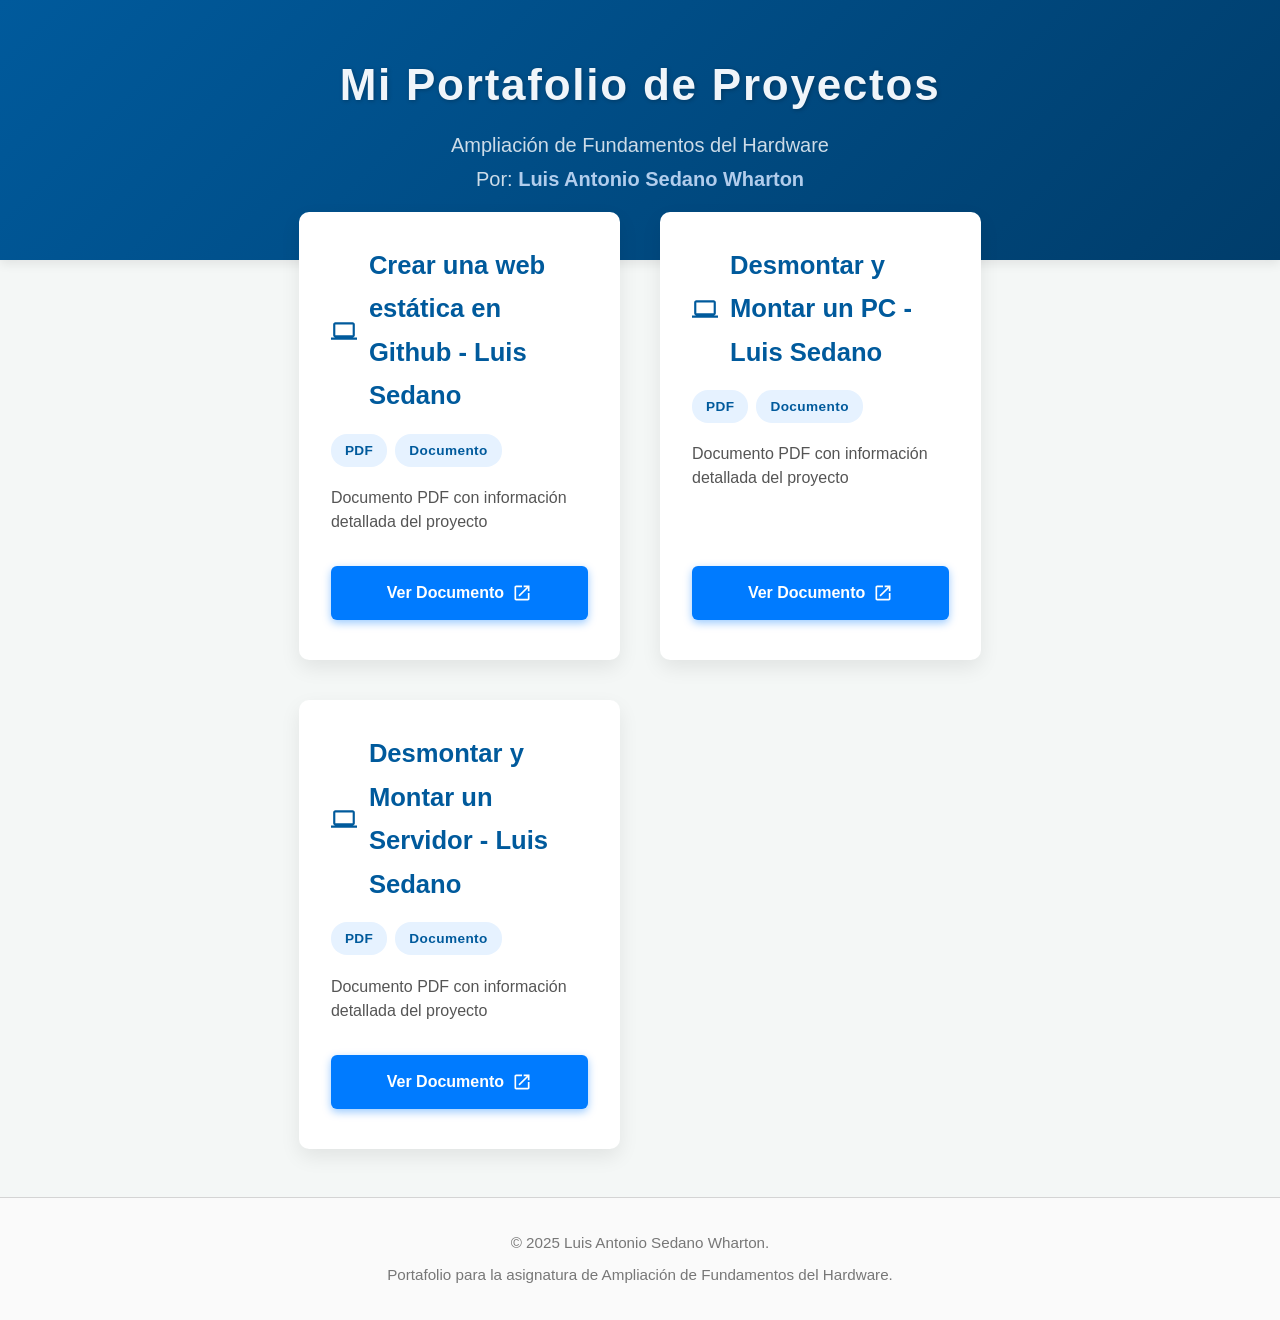
==== trabajos/index.html @ 994be489 "Merge f908fee90355efaf533bb41e9c3f83834f8b237d into ce7078d4d086b41510d0493f40cb493226eed700" ====
<!DOCTYPE html>
<html lang="es">
<head>
<meta charset="UTF-8" />
<meta name="viewport" content="width=device-width, initial-scale=1" />
<title>Portafolio - Ampliación de Fundamentos del Hardware</title>

<style>
  /* Variables de color */
  :root {
    --color-primario: #005a9c;
    --color-secundario: #007bff;
    --color-fondo: #f4f7f6;
    --color-tarjeta: #ffffff;
    --color-texto: #333333;
    --color-texto-claro: #555555;
    --sombra: rgba(0, 0, 0, 0.08);
    --borde-radio: 10px;
    --trans-duracion: 0.3s;
    --font-primary: -apple-system, BlinkMacSystemFont, "Segoe UI", Roboto, Helvetica, Arial, sans-serif;
  }

  /* Reset */
  *, *::before, *::after {
    box-sizing: border-box;
  }
  body, h1, h2, p, a {
    margin: 0;
    padding: 0;
  }

  html {
    scroll-behavior: smooth;
  }

  body {
    font-family: var(--font-primary);
    line-height: 1.7;
    background-color: var(--color-fondo);
    color: var(--color-texto);
    min-height: 100vh;
    display: flex;
    flex-direction: column;
  }

  /* Header */
  .header {
    background: linear-gradient(135deg, var(--color-primario) 0%, #003d6b 100%);
    color: #f0f5fa;
    padding: 3rem 1.5rem 4rem;
    text-align: center;
    box-shadow: 0 4px 10px var(--sombra);
  }
  .header h1 {
    font-size: 2.75rem;
    font-weight: 700;
    letter-spacing: 0.04em;
    margin-bottom: 0.3rem;
    text-shadow: 1px 1px 4px rgba(0,0,0,0.25);
  }
  .header p {
    font-size: 1.25rem;
    font-weight: 400;
    opacity: 0.85;
  }
  .header p strong {
    color: #d0e4ff;
  }

  /* Main Container */
  .main-container {
    max-width: 1200px;
    margin: -3rem auto 3rem;
    padding: 0 1.5rem;
    flex-grow: 1;
  }

  /* Grid portfolio */
  .portfolio-grid {
    display: grid;
    grid-template-columns: repeat(auto-fit, minmax(320px, 1fr));
    gap: 2.5rem;
  }

  /* Card */
  .project-card {
    background-color: var(--color-tarjeta);
    border-radius: var(--borde-radio);
    box-shadow: 0 8px 20px var(--sombra);
    overflow: hidden;
    display: flex;
    flex-direction: column;
    transition: transform var(--trans-duracion) ease, box-shadow var(--trans-duracion) ease;
  }
  .project-card:hover,
  .project-card:focus-within {
    transform: translateY(-7px);
    box-shadow: 0 15px 35px rgba(0,0,0,0.15);
  }

  /* Card Content */
  .card-content {
    padding: 2rem 2rem 2.5rem;
    display: flex;
    flex-direction: column;
    flex-grow: 1;
  }

  /* Titles with icon */
  .project-card h2 {
    font-size: 1.6rem;
    color: var(--color-primario);
    margin-bottom: 1rem;
    display: flex;
    align-items: center;
    gap: 12px;
    font-weight: 700;
  }
  .project-card h2 svg {
    width: 26px;
    height: 26px;
    fill: var(--color-primario);
    flex-shrink: 0;
  }

  /* Tags */
  .project-tags {
    margin-bottom: 1.2rem;
    display: flex;
    flex-wrap: wrap;
    gap: 8px;
  }
  .tag {
    background-color: #e6f2ff;
    color: var(--color-primario);
    padding: 5px 14px;
    border-radius: 16px;
    font-size: 0.85rem;
    font-weight: 700;
    letter-spacing: 0.03em;
    user-select: none;
    transition: background-color 0.3s ease;
  }
  .tag:hover {
    background-color: #c4dfff;
  }

  /* Description */
  .project-card p {
    font-size: 1rem;
    color: var(--color-texto-claro);
    margin-bottom: 2rem;
    flex-grow: 1;
    line-height: 1.5;
  }

  /* Link Button */
  .project-link {
    display: inline-flex;
    align-items: center;
    justify-content: center;
    gap: 8px;
    background-color: var(--color-secundario);
    color: #fff;
    padding: 0.85rem 1.75rem;
    border-radius: 6px;
    font-weight: 700;
    font-size: 1rem;
    text-decoration: none;
    user-select: none;
    transition: background-color var(--trans-duracion) ease, transform 0.15s ease;
    box-shadow: 0 3px 8px rgba(0, 123, 255, 0.4);
    position: relative;
    overflow: hidden;
  }
  .project-link svg {
    width: 20px;
    height: 20px;
    fill: #fff;
    flex-shrink: 0;
  }
  .project-link:hover,
  .project-link:focus {
    background-color: #004a99;
    transform: scale(1.05);
    box-shadow: 0 6px 14px rgba(0, 75, 153, 0.6);
    outline: none;
  }
  .project-link:focus-visible {
    outline: 3px solid #80bfff;
    outline-offset: 3px;
  }

  /* Ripple effect */
  .project-link::after {
    content: "";
    position: absolute;
    border-radius: 50%;
    width: 100%;
    height: 100%;
    top: 0;
    left: 0;
    pointer-events: none;
    background: rgba(255, 255, 255, 0.3);
    opacity: 0;
    transform: scale(0);
    transition: transform 0.3s ease, opacity 0.5s ease;
  }
  .project-link:active::after {
    opacity: 1;
    transform: scale(1);
    transition: 0s;
  }

  /* Loading */
  .loading {
    text-align: center;
    padding: 3rem;
    color: var(--color-texto-claro);
    font-size: 1.1rem;
  }

  /* Footer */
  .footer {
    text-align: center;
    padding: 2rem 1.5rem;
    margin-top: auto;
    border-top: 1px solid #d4d4d4;
    color: #777;
    font-size: 0.95rem;
    background: #fafafa;
  }
  .footer p + p {
    margin-top: 0.4rem;
  }

  /* Responsive tweaks */
  @media (max-width: 600px) {
    .header h1 {
      font-size: 2rem;
    }
    .header p {
      font-size: 1rem;
    }
    .portfolio-grid {
      grid-template-columns: 1fr;
      gap: 1.8rem;
    }
  }
</style>

</head>
<body>

<header class="header" role="banner">
  <h1>Mi Portafolio de Proyectos</h1>
  <p>Ampliación de Fundamentos del Hardware</p>
  <p>Por: <strong>Luis Antonio Sedano Wharton</strong></p>
</header>

<main class="main-container" role="main">
  <div id="portfolio-grid" class="portfolio-grid" aria-label="Lista de proyectos">
    <div class="loading">⏳ Cargando proyectos...</div>
  </div>
</main>

<footer class="footer" role="contentinfo">
  <p>&copy; 2025 Luis Antonio Sedano Wharton.</p>
  <p>Portafolio para la asignatura de Ampliación de Fundamentos del Hardware.</p>
</footer>

<script>
// ============================================
// CONFIGURACIÓN: Lista de archivos a indexar
// ============================================
const PROYECTOS_FILES = [
  'trabajos/AgenteIA',
  'trabajos/cuantizacion',
  'trabajos/modelos',
  'trabajos/Crear una web estática en Github - Luis Sedano.pdf',
  'trabajos/Desmontar y Montar un PC - Luis Sedano.pdf',
  'trabajos/Desmontar y Montar un Servidor - Luis Sedano.pdf'
];

// Mapeo de iconos SVG
const iconos = {
  computer: '<path d="M20 18c1.1 0 2-.9 2-2V6c0-1.1-.9-2-2-2H4c-1.1 0-2 .9-2 2v10c0 1.1.9 2 2 2H0v2h24v-2h-4zM4 6h16v10H4V6z"></path>',
  server: '<path d="M3 4c0-1.1.9-2 2-2h14c1.1 0 2 .9 2 2v4c0 1.1-.9 2-2 2H5c-1.1 0-2-.9-2-2V4zm2 4h14V4H5v4zM3 14c0-1.1.9-2 2-2h14c1.1 0 2 .9 2 2v4c0 1.1-.9 2-2 2H5c-1.1 0-2-.9-2-2v-4zm2 4h14v-4H5v4z"></path>',
  cpu: '<path d="M15 9H9v6h6V9zm-2 4h-2v-2h2v2zm8-2V9h-2V7h-2v2h-2v2h2v2h2v-2h2zm-4 6h-2v2h-2v-2H9v-2h2v-2h2v2h2v2zM7 7H5v2H3V7H1v2h2v2H1v2h2v-2h2v2h2V9H7V7z"></path>',
  ai: '<path d="M9 21c0 .55.45 1 1 1h4c.55 0 1-.45 1-1v-1H9v1zm3-19C8.14 2 5 5.14 5 9c0 2.38 1.19 4.47 3 5.74V17c0 .55.45 1 1 1h6c.55 0 1-.45 1-1v-2.26c1.81-1.27 3-3.36 3-5.74 0-3.86-3.14-7-7-7zm2.85 11.1l-.85.6V16h-4v-2.3l-.85-.6C7.8 12.16 7 10.63 7 9c0-2.76 2.24-5 5-5s5 2.24 5 5c0 1.63-.8 3.16-2.15 4.1z"></path>'
};

// Función para extraer metadata de archivos HTML
async function extraerMetadata(url) {
  try {
    const response = await fetch(url);
    const html = await response.text();
    const parser = new DOMParser();
    const doc = parser.parseFromString(html, 'text/html');
    
    // Buscar meta tags personalizadas
    const metaTitulo = doc.querySelector('meta[name="proyecto-titulo"]');
    const metaDesc = doc.querySelector('meta[name="proyecto-descripcion"]');
    const metaTags = doc.querySelector('meta[name="proyecto-tags"]');
    const metaIcono = doc.querySelector('meta[name="proyecto-icono"]');
    
    // Extraer valores o usar fallback
    const titulo = metaTitulo?.content || doc.querySelector('title')?.textContent || 'Sin título';
    const descripcion = metaDesc?.content || 'Proyecto web interactivo';
    const tags = metaTags?.content.split(',').map(t => t.trim()) || ['HTML', 'Web'];
    const icono = metaIcono?.content || 'computer';
    
    return {
      titulo: titulo,
      descripcion: descripcion,
      tags: tags,
      url: url,
      tipo: 'web',
      icono: icono
    };
  } catch (error) {
    console.error(`Error cargando ${url}:`, error);
    return null;
  }
}

// Función para generar HTML de una tarjeta
function generarTarjeta(proyecto) {
  const icono = iconos[proyecto.icono] || iconos.cpu;
  const tags = proyecto.tags.map(tag => `<span class="tag">${tag}</span>`).join('');
  const textoBtn = proyecto.tipo === 'pdf' ? 'Ver Documento' : 
                   proyecto.tipo === 'repo' ? 'Ver Repositorio' : 'Ver Proyecto';
  
  return `
    <article class="project-card" tabindex="0">
      <div class="card-content">
        <h2>
          <svg xmlns="http://www.w3.org/2000/svg" viewBox="0 0 24 24" aria-hidden="true" focusable="false">
            ${icono}
          </svg>
          ${proyecto.titulo}
        </h2>
        <div class="project-tags">${tags}</div>
        <p>${proyecto.descripcion}</p>
        <a href="${proyecto.url}" class="project-link" target="_blank" rel="noopener noreferrer" aria-label="Ver ${proyecto.titulo}">
          ${textoBtn}
          <svg xmlns="http://www.w3.org/2000/svg" viewBox="0 0 24 24" aria-hidden="true" focusable="false">
            <path d="M19 19H5V5h7V3H5c-1.1 0-2 .9-2 2v14c0 1.1.9 2 2 2h14c1.1 0 2-.9 2-2v-7h-2v7zM14 3v2h3.59l-9.83 9.83 1.41 1.41L19 6.41V10h2V3h-7z"></path>
          </svg>
        </a>
      </div>
    </article>
  `;
}

// Cargar y renderizar todos los proyectos
async function cargarProyectos() {
  const grid = document.getElementById('portfolio-grid');
  
  // Procesar cada archivo en paralelo
  const promises = PROYECTOS_FILES.map(async (archivo) => {
    if (archivo.endsWith('.html')) {
      // Para archivos HTML, extraer metadata
      return await extraerMetadata(archivo);
    } else if (archivo.endsWith('.pdf')) {
      // Para PDFs, crear metadata básica desde el nombre
      const nombre = archivo.split('/').pop().replace(/%20/g, ' ').replace('.pdf', '');
      return {
        titulo: nombre,
        descripcion: 'Documento PDF con información detallada del proyecto',
        tags: ['PDF', 'Documento'],
        url: archivo,
        tipo: 'pdf',
        icono: 'computer'
      };
    }
    return null;
  });

  const results = await Promise.all(promises);
  const proyectos = results.filter(p => p !== null);
  
  // Renderizar todas las tarjetas
  if (proyectos.length > 0) {
    grid.innerHTML = proyectos.map(p => generarTarjeta(p)).join('');
  } else {
    grid.innerHTML = '<div class="loading">⚠️ No se encontraron proyectos</div>';
  }
}

// Ejecutar al cargar la página
document.addEventListener('DOMContentLoaded', cargarProyectos);
</script>

</body>
</html>
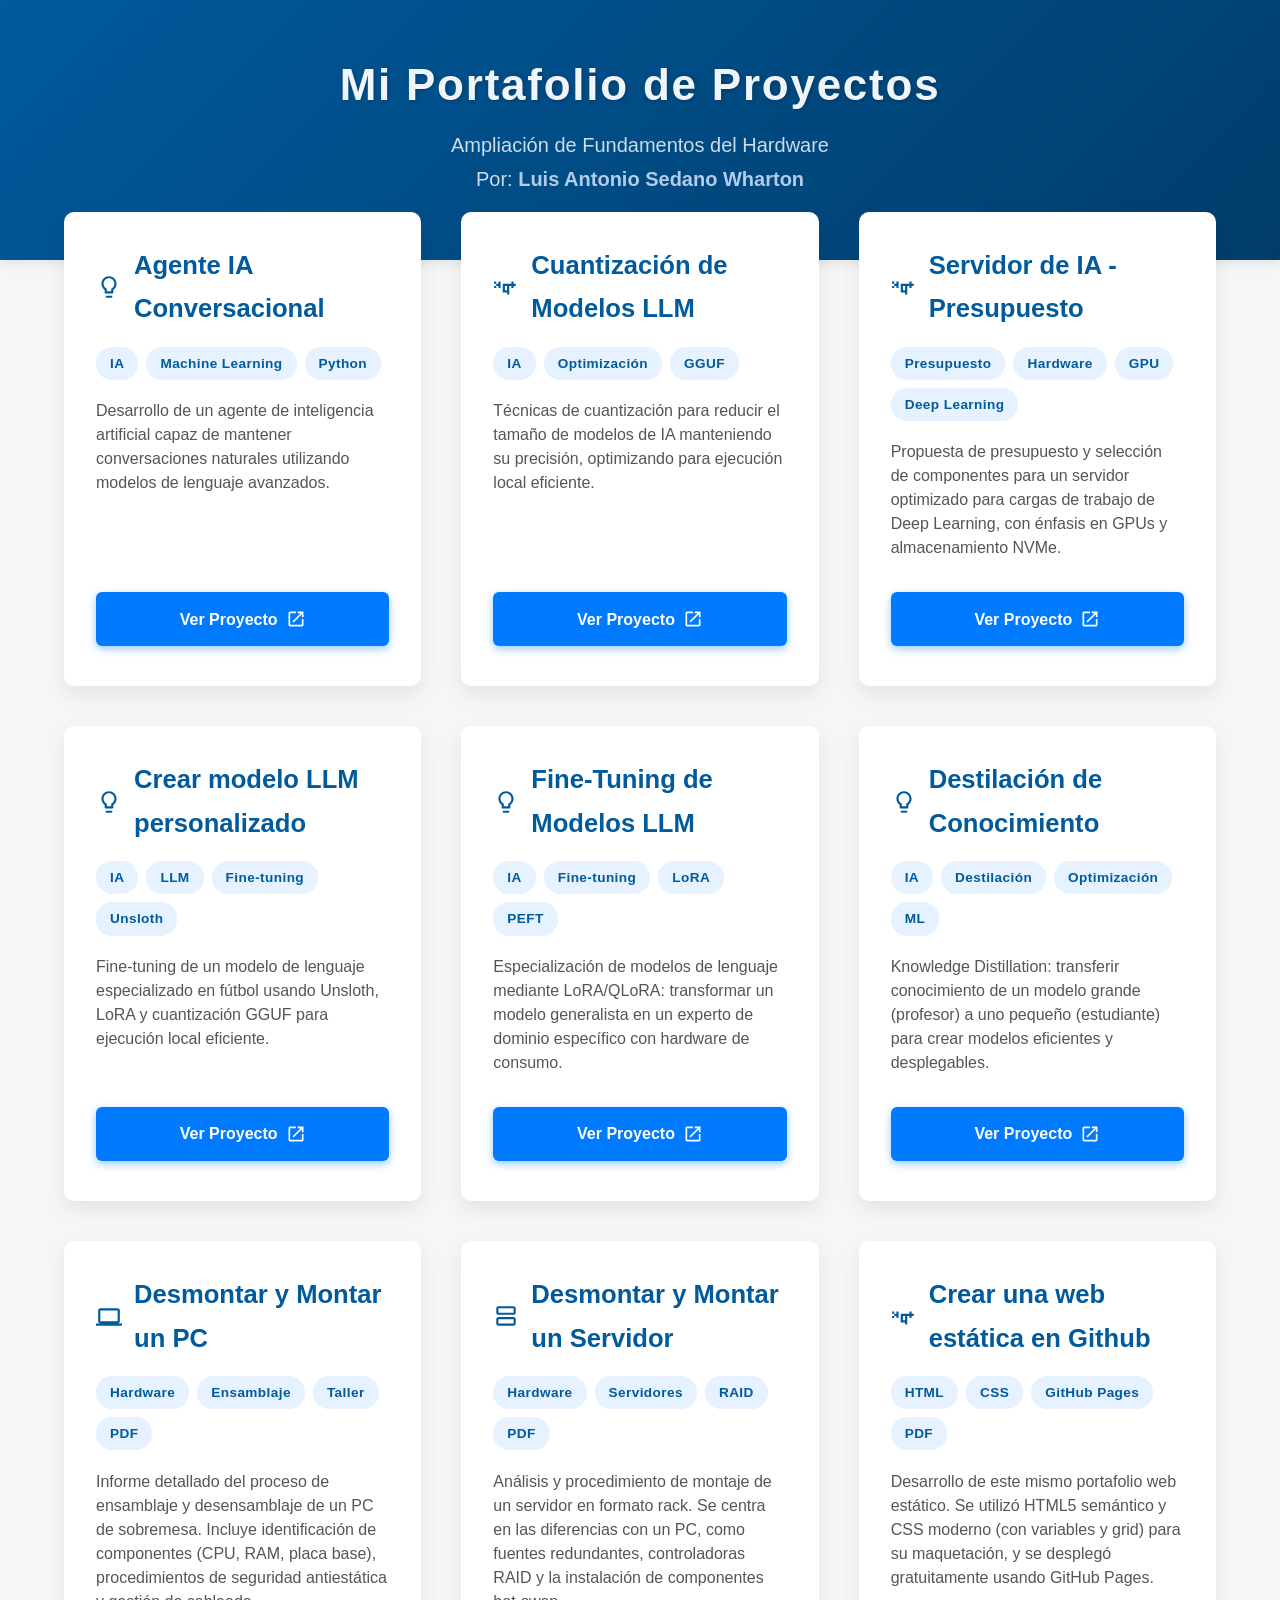
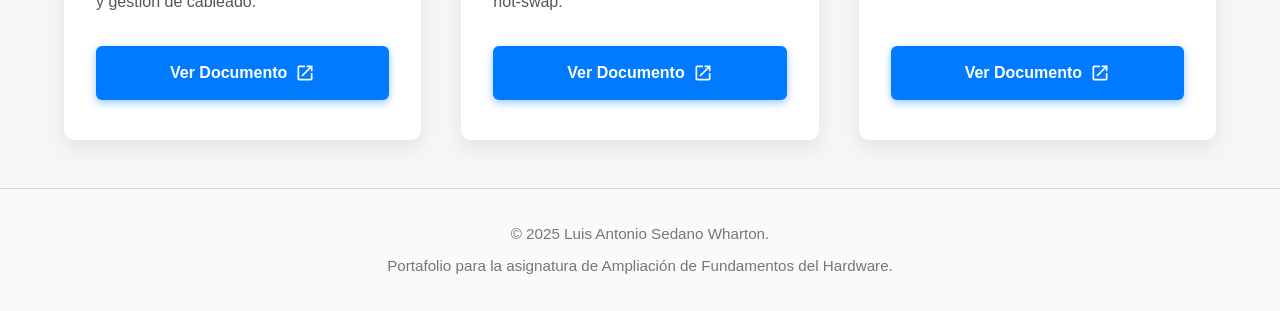
==== commit 91a4df69: "index" ====
--- a/trabajos/index.html
+++ b/trabajos/index.html
@@ -212,14 +212,6 @@
     transition: 0s;
   }
 
-  /* Loading */
-  .loading {
-    text-align: center;
-    padding: 3rem;
-    color: var(--color-texto-claro);
-    font-size: 1.1rem;
-  }
-
   /* Footer */
   .footer {
     text-align: center;
@@ -259,8 +251,288 @@
 </header>
 
 <main class="main-container" role="main">
-  <div id="portfolio-grid" class="portfolio-grid" aria-label="Lista de proyectos">
-    <div class="loading">⏳ Cargando proyectos...</div>
+  <div class="portfolio-grid" aria-label="Lista de proyectos">
+
+    <!-- PROYECTO 1: Agente IA -->
+    <article class="project-card" tabindex="0">
+      <div class="card-content">
+        <h2>
+          <svg xmlns="http://www.w3.org/2000/svg" viewBox="0 0 24 24" aria-hidden="true" focusable="false">
+            <path d="M9 21c0 .55.45 1 1 1h4c.55 0 1-.45 1-1v-1H9v1zm3-19C8.14 2 5 5.14 5 9c0 2.38 1.19 4.47 3 5.74V17c0 .55.45 1 1 1h6c.55 0 1-.45 1-1v-2.26c1.81-1.27 3-3.36 3-5.74 0-3.86-3.14-7-7-7zm2.85 11.1l-.85.6V16h-4v-2.3l-.85-.6C7.8 12.16 7 10.63 7 9c0-2.76 2.24-5 5-5s5 2.24 5 5c0 1.63-.8 3.16-2.15 4.1z"></path>
+          </svg>
+          Agente IA Conversacional
+        </h2>
+
+        <div class="project-tags">
+          <span class="tag">IA</span>
+          <span class="tag">Machine Learning</span>
+          <span class="tag">Python</span>
+        </div>
+
+        <p>
+          Desarrollo de un agente de inteligencia artificial capaz de mantener conversaciones naturales 
+          utilizando modelos de lenguaje avanzados.
+        </p>
+
+        <a href="trabajos/AgenteIA" class="project-link" target="_blank" rel="noopener noreferrer" aria-label="Ver Proyecto Agente IA">
+          Ver Proyecto
+          <svg xmlns="http://www.w3.org/2000/svg" viewBox="0 0 24 24" aria-hidden="true" focusable="false">
+            <path d="M19 19H5V5h7V3H5c-1.1 0-2 .9-2 2v14c0 1.1.9 2 2 2h14c1.1 0 2-.9 2-2v-7h-2v7zM14 3v2h3.59l-9.83 9.83 1.41 1.41L19 6.41V10h2V3h-7z"></path>
+          </svg>
+        </a>
+      </div>
+    </article>
+
+    <!-- PROYECTO 2: Cuantización -->
+    <article class="project-card" tabindex="0">
+      <div class="card-content">
+        <h2>
+          <svg xmlns="http://www.w3.org/2000/svg" viewBox="0 0 24 24" aria-hidden="true" focusable="false">
+            <path d="M15 9H9v6h6V9zm-2 4h-2v-2h2v2zm8-2V9h-2V7h-2v2h-2v2h2v2h2v-2h2zm-4 6h-2v2h-2v-2H9v-2h2v-2h2v2h2v2zM7 7H5v2H3V7H1v2h2v2H1v2h2v-2h2v2h2V9H7V7z"></path>
+          </svg>
+          Cuantización de Modelos LLM
+        </h2>
+
+        <div class="project-tags">
+          <span class="tag">IA</span>
+          <span class="tag">Optimización</span>
+          <span class="tag">GGUF</span>
+        </div>
+
+        <p>
+          Técnicas de cuantización para reducir el tamaño de modelos de IA manteniendo su precisión, 
+          optimizando para ejecución local eficiente.
+        </p>
+
+        <a href="trabajos/cuantizacion" class="project-link" target="_blank" rel="noopener noreferrer" aria-label="Ver Proyecto Cuantización">
+          Ver Proyecto
+          <svg xmlns="http://www.w3.org/2000/svg" viewBox="0 0 24 24" aria-hidden="true" focusable="false">
+            <path d="M19 19H5V5h7V3H5c-1.1 0-2 .9-2 2v14c0 1.1.9 2 2 2h14c1.1 0 2-.9 2-2v-7h-2v7zM14 3v2h3.59l-9.83 9.83 1.41 1.41L19 6.41V10h2V3h-7z"></path>
+          </svg>
+        </a>
+      </div>
+    </article>
+
+    <!-- PROYECTO 3: Modelos de IA -->
+    <article class="project-card" tabindex="0">
+      <div class="card-content">
+        <h2>
+          <svg xmlns="http://www.w3.org/2000/svg" viewBox="0 0 24 24" aria-hidden="true" focusable="false">
+            <path d="M15 9H9v6h6V9zm-2 4h-2v-2h2v2zm8-2V9h-2V7h-2v2h-2v2h2v2h2v-2h2zm-4 6h-2v2h-2v-2H9v-2h2v-2h2v2h2v2zM7 7H5v2H3V7H1v2h2v2H1v2h2v-2h2v2h2V9H7V7z"></path>
+          </svg>
+          Servidor de IA - Presupuesto
+        </h2>
+
+        <div class="project-tags">
+          <span class="tag">Presupuesto</span>
+          <span class="tag">Hardware</span>
+          <span class="tag">GPU</span>
+          <span class="tag">Deep Learning</span>
+        </div>
+
+        <p>
+          Propuesta de presupuesto y selección de componentes para un servidor optimizado 
+          para cargas de trabajo de Deep Learning, con énfasis en GPUs y almacenamiento NVMe.
+        </p>
+
+        <a href="trabajos/modelos" class="project-link" target="_blank" rel="noopener noreferrer" aria-label="Ver Proyecto Modelos">
+          Ver Proyecto
+          <svg xmlns="http://www.w3.org/2000/svg" viewBox="0 0 24 24" aria-hidden="true" focusable="false">
+            <path d="M19 19H5V5h7V3H5c-1.1 0-2 .9-2 2v14c0 1.1.9 2 2 2h14c1.1 0 2-.9 2-2v-7h-2v7zM14 3v2h3.59l-9.83 9.83 1.41 1.41L19 6.41V10h2V3h-7z"></path>
+          </svg>
+        </a>
+      </div>
+    </article>
+
+    <!-- PROYECTO 4: Crear LLM -->
+    <article class="project-card" tabindex="0">
+      <div class="card-content">
+        <h2>
+          <svg xmlns="http://www.w3.org/2000/svg" viewBox="0 0 24 24" aria-hidden="true" focusable="false">
+            <path d="M9 21c0 .55.45 1 1 1h4c.55 0 1-.45 1-1v-1H9v1zm3-19C8.14 2 5 5.14 5 9c0 2.38 1.19 4.47 3 5.74V17c0 .55.45 1 1 1h6c.55 0 1-.45 1-1v-2.26c1.81-1.27 3-3.36 3-5.74 0-3.86-3.14-7-7-7zm2.85 11.1l-.85.6V16h-4v-2.3l-.85-.6C7.8 12.16 7 10.63 7 9c0-2.76 2.24-5 5-5s5 2.24 5 5c0 1.63-.8 3.16-2.15 4.1z"></path>
+          </svg>
+          Crear modelo LLM personalizado
+        </h2>
+
+        <div class="project-tags">
+          <span class="tag">IA</span>
+          <span class="tag">LLM</span>
+          <span class="tag">Fine-tuning</span>
+          <span class="tag">Unsloth</span>
+        </div>
+
+        <p>
+          Fine-tuning de un modelo de lenguaje especializado en fútbol usando Unsloth, 
+          LoRA y cuantización GGUF para ejecución local eficiente.
+        </p>
+
+        <a href="trabajos/CrearLLM" class="project-link" target="_blank" rel="noopener noreferrer" aria-label="Ver Proyecto Crear LLM">
+          Ver Proyecto
+          <svg xmlns="http://www.w3.org/2000/svg" viewBox="0 0 24 24" aria-hidden="true" focusable="false">
+            <path d="M19 19H5V5h7V3H5c-1.1 0-2 .9-2 2v14c0 1.1.9 2 2 2h14c1.1 0 2-.9 2-2v-7h-2v7zM14 3v2h3.59l-9.83 9.83 1.41 1.41L19 6.41V10h2V3h-7z"></path>
+          </svg>
+        </a>
+      </div>
+    </article>
+
+    <!-- PROYECTO 5: Fine-Tuning -->
+    <article class="project-card" tabindex="0">
+      <div class="card-content">
+        <h2>
+          <svg xmlns="http://www.w3.org/2000/svg" viewBox="0 0 24 24" aria-hidden="true" focusable="false">
+            <path d="M9 21c0 .55.45 1 1 1h4c.55 0 1-.45 1-1v-1H9v1zm3-19C8.14 2 5 5.14 5 9c0 2.38 1.19 4.47 3 5.74V17c0 .55.45 1 1 1h6c.55 0 1-.45 1-1v-2.26c1.81-1.27 3-3.36 3-5.74 0-3.86-3.14-7-7-7zm2.85 11.1l-.85.6V16h-4v-2.3l-.85-.6C7.8 12.16 7 10.63 7 9c0-2.76 2.24-5 5-5s5 2.24 5 5c0 1.63-.8 3.16-2.15 4.1z"></path>
+          </svg>
+          Fine-Tuning de Modelos LLM
+        </h2>
+
+        <div class="project-tags">
+          <span class="tag">IA</span>
+          <span class="tag">Fine-tuning</span>
+          <span class="tag">LoRA</span>
+          <span class="tag">PEFT</span>
+        </div>
+
+        <p>
+          Especialización de modelos de lenguaje mediante LoRA/QLoRA: transformar un modelo 
+          generalista en un experto de dominio específico con hardware de consumo.
+        </p>
+
+        <a href="trabajos/FineTuning" class="project-link" target="_blank" rel="noopener noreferrer" aria-label="Ver Proyecto Fine-Tuning">
+          Ver Proyecto
+          <svg xmlns="http://www.w3.org/2000/svg" viewBox="0 0 24 24" aria-hidden="true" focusable="false">
+            <path d="M19 19H5V5h7V3H5c-1.1 0-2 .9-2 2v14c0 1.1.9 2 2 2h14c1.1 0 2-.9 2-2v-7h-2v7zM14 3v2h3.59l-9.83 9.83 1.41 1.41L19 6.41V10h2V3h-7z"></path>
+          </svg>
+        </a>
+      </div>
+    </article>
+
+    <!-- PROYECTO 6: Destilación -->
+    <article class="project-card" tabindex="0">
+      <div class="card-content">
+        <h2>
+          <svg xmlns="http://www.w3.org/2000/svg" viewBox="0 0 24 24" aria-hidden="true" focusable="false">
+            <path d="M9 21c0 .55.45 1 1 1h4c.55 0 1-.45 1-1v-1H9v1zm3-19C8.14 2 5 5.14 5 9c0 2.38 1.19 4.47 3 5.74V17c0 .55.45 1 1 1h6c.55 0 1-.45 1-1v-2.26c1.81-1.27 3-3.36 3-5.74 0-3.86-3.14-7-7-7zm2.85 11.1l-.85.6V16h-4v-2.3l-.85-.6C7.8 12.16 7 10.63 7 9c0-2.76 2.24-5 5-5s5 2.24 5 5c0 1.63-.8 3.16-2.15 4.1z"></path>
+          </svg>
+          Destilación de Conocimiento
+        </h2>
+
+        <div class="project-tags">
+          <span class="tag">IA</span>
+          <span class="tag">Destilación</span>
+          <span class="tag">Optimización</span>
+          <span class="tag">ML</span>
+        </div>
+
+        <p>
+          Knowledge Distillation: transferir conocimiento de un modelo grande (profesor) 
+          a uno pequeño (estudiante) para crear modelos eficientes y desplegables.
+        </p>
+
+        <a href="trabajos/Destilacion" class="project-link" target="_blank" rel="noopener noreferrer" aria-label="Ver Proyecto Destilación">
+          Ver Proyecto
+          <svg xmlns="http://www.w3.org/2000/svg" viewBox="0 0 24 24" aria-hidden="true" focusable="false">
+            <path d="M19 19H5V5h7V3H5c-1.1 0-2 .9-2 2v14c0 1.1.9 2 2 2h14c1.1 0 2-.9 2-2v-7h-2v7zM14 3v2h3.59l-9.83 9.83 1.41 1.41L19 6.41V10h2V3h-7z"></path>
+          </svg>
+        </a>
+      </div>
+    </article>
+
+    <!-- PDF 1: Desmontar y Montar un PC -->
+    <article class="project-card" tabindex="0">
+      <div class="card-content">
+        <h2>
+          <svg xmlns="http://www.w3.org/2000/svg" viewBox="0 0 24 24" aria-hidden="true" focusable="false">
+            <path d="M20 18c1.1 0 2-.9 2-2V6c0-1.1-.9-2-2-2H4c-1.1 0-2 .9-2 2v10c0 1.1.9 2 2 2H0v2h24v-2h-4zM4 6h16v10H4V6z"></path>
+          </svg>
+          Desmontar y Montar un PC
+        </h2>
+
+        <div class="project-tags">
+          <span class="tag">Hardware</span>
+          <span class="tag">Ensamblaje</span>
+          <span class="tag">Taller</span>
+          <span class="tag">PDF</span>
+        </div>
+
+        <p>
+          Informe detallado del proceso de ensamblaje y desensamblaje de un PC de sobremesa. 
+          Incluye identificación de componentes (CPU, RAM, placa base), procedimientos de seguridad 
+          antiestática y gestión de cableado.
+        </p>
+
+        <a href="https://sedanodev.github.io/2asirAFH2526/trabajos/Desmontar%20y%20Montar%20un%20PC%20-%20Luis%20Sedano.pdf" class="project-link" target="_blank" rel="noopener noreferrer" aria-label="Ver PDF Desmontar y Montar un PC">
+          Ver Documento
+          <svg xmlns="http://www.w3.org/2000/svg" viewBox="0 0 24 24" aria-hidden="true" focusable="false">
+            <path d="M19 19H5V5h7V3H5c-1.1 0-2 .9-2 2v14c0 1.1.9 2 2 2h14c1.1 0 2-.9 2-2v-7h-2v7zM14 3v2h3.59l-9.83 9.83 1.41 1.41L19 6.41V10h2V3h-7z"></path>
+          </svg>
+        </a>
+      </div>
+    </article>
+
+    <!-- PDF 2: Desmontar y Montar un Servidor -->
+    <article class="project-card" tabindex="0">
+      <div class="card-content">
+        <h2>
+          <svg xmlns="http://www.w3.org/2000/svg" viewBox="0 0 24 24" aria-hidden="true" focusable="false">
+            <path d="M3 4c0-1.1.9-2 2-2h14c1.1 0 2 .9 2 2v4c0 1.1-.9 2-2 2H5c-1.1 0-2-.9-2-2V4zm2 4h14V4H5v4zM3 14c0-1.1.9-2 2-2h14c1.1 0 2 .9 2 2v4c0 1.1-.9 2-2 2H5c-1.1 0-2-.9-2-2v-4zm2 4h14v-4H5v4z"></path>
+          </svg>
+          Desmontar y Montar un Servidor
+        </h2>
+
+        <div class="project-tags">
+          <span class="tag">Hardware</span>
+          <span class="tag">Servidores</span>
+          <span class="tag">RAID</span>
+          <span class="tag">PDF</span>
+        </div>
+
+        <p>
+          Análisis y procedimiento de montaje de un servidor en formato rack. Se centra en 
+          las diferencias con un PC, como fuentes redundantes, controladoras RAID 
+          y la instalación de componentes hot-swap.
+        </p>
+
+        <a href="https://sedanodev.github.io/2asirAFH2526/trabajos/Desmontar%20y%20Montar%20un%20Servidor%20-%20Luis%20Sedano.pdf" class="project-link" target="_blank" rel="noopener noreferrer" aria-label="Ver PDF Desmontar y Montar un Servidor">
+          Ver Documento
+          <svg xmlns="http://www.w3.org/2000/svg" viewBox="0 0 24 24" aria-hidden="true" focusable="false">
+            <path d="M19 19H5V5h7V3H5c-1.1 0-2 .9-2 2v14c0 1.1.9 2 2 2h14c1.1 0 2-.9 2-2v-7h-2v7zM14 3v2h3.59l-9.83 9.83 1.41 1.41L19 6.41V10h2V3h-7z"></path>
+          </svg>
+        </a>
+      </div>
+    </article>
+
+    <!-- PDF 3: Crear una web estática en Github -->
+    <article class="project-card" tabindex="0">
+      <div class="card-content">
+        <h2>
+          <svg xmlns="http://www.w3.org/2000/svg" viewBox="0 0 24 24" aria-hidden="true" focusable="false">
+            <path d="M15 9H9v6h6V9zm-2 4h-2v-2h2v2zm8-2V9h-2V7h-2v2h-2v2h2v2h2v-2h2zm-4 6h-2v2h-2v-2H9v-2h2v-2h2v2h2v2zM7 7H5v2H3V7H1v2h2v2H1v2h2v-2h2v2h2V9H7V7z"></path>
+          </svg>
+          Crear una web estática en Github
+        </h2>
+
+        <div class="project-tags">
+          <span class="tag">HTML</span>
+          <span class="tag">CSS</span>
+          <span class="tag">GitHub Pages</span>
+          <span class="tag">PDF</span>
+        </div>
+
+        <p>
+          Desarrollo de este mismo portafolio web estático. Se utilizó HTML5 semántico 
+          y CSS moderno (con variables y grid) para su maquetación, y se desplegó 
+          gratuitamente usando GitHub Pages.
+        </p>
+
+        <a href="https://sedanodev.github.io/2asirAFH2526/trabajos/Crear%20una%20web%20estática%20en%20Github%20-%20Luis%20Sedano.pdf" class="project-link" target="_blank" rel="noopener noreferrer" aria-label="Ver PDF Crear web en Github">
+          Ver Documento
+          <svg xmlns="http://www.w3.org/2000/svg" viewBox="0 0 24 24" aria-hidden="true" focusable="false">
+            <path d="M19 19H5V5h7V3H5c-1.1 0-2 .9-2 2v14c0 1.1.9 2 2 2h14c1.1 0 2-.9 2-2v-7h-2v7zM14 3v2h3.59l-9.83 9.83 1.41 1.41L19 6.41V10h2V3h-7z"></path>
+          </svg>
+        </a>
+      </div>
+    </article>
+
   </div>
 </main>
 
@@ -269,128 +541,5 @@
   <p>Portafolio para la asignatura de Ampliación de Fundamentos del Hardware.</p>
 </footer>
 
-<script>
-// ============================================
-// CONFIGURACIÓN: Lista de archivos a indexar
-// ============================================
-const PROYECTOS_FILES = [
-  'trabajos/AgenteIA',
-  'trabajos/cuantizacion',
-  'trabajos/modelos',
-  'trabajos/Crear una web estática en Github - Luis Sedano.pdf',
-  'trabajos/Desmontar y Montar un PC - Luis Sedano.pdf',
-  'trabajos/Desmontar y Montar un Servidor - Luis Sedano.pdf'
-];
-
-// Mapeo de iconos SVG
-const iconos = {
-  computer: '<path d="M20 18c1.1 0 2-.9 2-2V6c0-1.1-.9-2-2-2H4c-1.1 0-2 .9-2 2v10c0 1.1.9 2 2 2H0v2h24v-2h-4zM4 6h16v10H4V6z"></path>',
-  server: '<path d="M3 4c0-1.1.9-2 2-2h14c1.1 0 2 .9 2 2v4c0 1.1-.9 2-2 2H5c-1.1 0-2-.9-2-2V4zm2 4h14V4H5v4zM3 14c0-1.1.9-2 2-2h14c1.1 0 2 .9 2 2v4c0 1.1-.9 2-2 2H5c-1.1 0-2-.9-2-2v-4zm2 4h14v-4H5v4z"></path>',
-  cpu: '<path d="M15 9H9v6h6V9zm-2 4h-2v-2h2v2zm8-2V9h-2V7h-2v2h-2v2h2v2h2v-2h2zm-4 6h-2v2h-2v-2H9v-2h2v-2h2v2h2v2zM7 7H5v2H3V7H1v2h2v2H1v2h2v-2h2v2h2V9H7V7z"></path>',
-  ai: '<path d="M9 21c0 .55.45 1 1 1h4c.55 0 1-.45 1-1v-1H9v1zm3-19C8.14 2 5 5.14 5 9c0 2.38 1.19 4.47 3 5.74V17c0 .55.45 1 1 1h6c.55 0 1-.45 1-1v-2.26c1.81-1.27 3-3.36 3-5.74 0-3.86-3.14-7-7-7zm2.85 11.1l-.85.6V16h-4v-2.3l-.85-.6C7.8 12.16 7 10.63 7 9c0-2.76 2.24-5 5-5s5 2.24 5 5c0 1.63-.8 3.16-2.15 4.1z"></path>'
-};
-
-// Función para extraer metadata de archivos HTML
-async function extraerMetadata(url) {
-  try {
-    const response = await fetch(url);
-    const html = await response.text();
-    const parser = new DOMParser();
-    const doc = parser.parseFromString(html, 'text/html');
-    
-    // Buscar meta tags personalizadas
-    const metaTitulo = doc.querySelector('meta[name="proyecto-titulo"]');
-    const metaDesc = doc.querySelector('meta[name="proyecto-descripcion"]');
-    const metaTags = doc.querySelector('meta[name="proyecto-tags"]');
-    const metaIcono = doc.querySelector('meta[name="proyecto-icono"]');
-    
-    // Extraer valores o usar fallback
-    const titulo = metaTitulo?.content || doc.querySelector('title')?.textContent || 'Sin título';
-    const descripcion = metaDesc?.content || 'Proyecto web interactivo';
-    const tags = metaTags?.content.split(',').map(t => t.trim()) || ['HTML', 'Web'];
-    const icono = metaIcono?.content || 'computer';
-    
-    return {
-      titulo: titulo,
-      descripcion: descripcion,
-      tags: tags,
-      url: url,
-      tipo: 'web',
-      icono: icono
-    };
-  } catch (error) {
-    console.error(`Error cargando ${url}:`, error);
-    return null;
-  }
-}
-
-// Función para generar HTML de una tarjeta
-function generarTarjeta(proyecto) {
-  const icono = iconos[proyecto.icono] || iconos.cpu;
-  const tags = proyecto.tags.map(tag => `<span class="tag">${tag}</span>`).join('');
-  const textoBtn = proyecto.tipo === 'pdf' ? 'Ver Documento' : 
-                   proyecto.tipo === 'repo' ? 'Ver Repositorio' : 'Ver Proyecto';
-  
-  return `
-    <article class="project-card" tabindex="0">
-      <div class="card-content">
-        <h2>
-          <svg xmlns="http://www.w3.org/2000/svg" viewBox="0 0 24 24" aria-hidden="true" focusable="false">
-            ${icono}
-          </svg>
-          ${proyecto.titulo}
-        </h2>
-        <div class="project-tags">${tags}</div>
-        <p>${proyecto.descripcion}</p>
-        <a href="${proyecto.url}" class="project-link" target="_blank" rel="noopener noreferrer" aria-label="Ver ${proyecto.titulo}">
-          ${textoBtn}
-          <svg xmlns="http://www.w3.org/2000/svg" viewBox="0 0 24 24" aria-hidden="true" focusable="false">
-            <path d="M19 19H5V5h7V3H5c-1.1 0-2 .9-2 2v14c0 1.1.9 2 2 2h14c1.1 0 2-.9 2-2v-7h-2v7zM14 3v2h3.59l-9.83 9.83 1.41 1.41L19 6.41V10h2V3h-7z"></path>
-          </svg>
-        </a>
-      </div>
-    </article>
-  `;
-}
-
-// Cargar y renderizar todos los proyectos
-async function cargarProyectos() {
-  const grid = document.getElementById('portfolio-grid');
-  
-  // Procesar cada archivo en paralelo
-  const promises = PROYECTOS_FILES.map(async (archivo) => {
-    if (archivo.endsWith('.html')) {
-      // Para archivos HTML, extraer metadata
-      return await extraerMetadata(archivo);
-    } else if (archivo.endsWith('.pdf')) {
-      // Para PDFs, crear metadata básica desde el nombre
-      const nombre = archivo.split('/').pop().replace(/%20/g, ' ').replace('.pdf', '');
-      return {
-        titulo: nombre,
-        descripcion: 'Documento PDF con información detallada del proyecto',
-        tags: ['PDF', 'Documento'],
-        url: archivo,
-        tipo: 'pdf',
-        icono: 'computer'
-      };
-    }
-    return null;
-  });
-
-  const results = await Promise.all(promises);
-  const proyectos = results.filter(p => p !== null);
-  
-  // Renderizar todas las tarjetas
-  if (proyectos.length > 0) {
-    grid.innerHTML = proyectos.map(p => generarTarjeta(p)).join('');
-  } else {
-    grid.innerHTML = '<div class="loading">⚠️ No se encontraron proyectos</div>';
-  }
-}
-
-// Ejecutar al cargar la página
-document.addEventListener('DOMContentLoaded', cargarProyectos);
-</script>
-
 </body>
 </html>
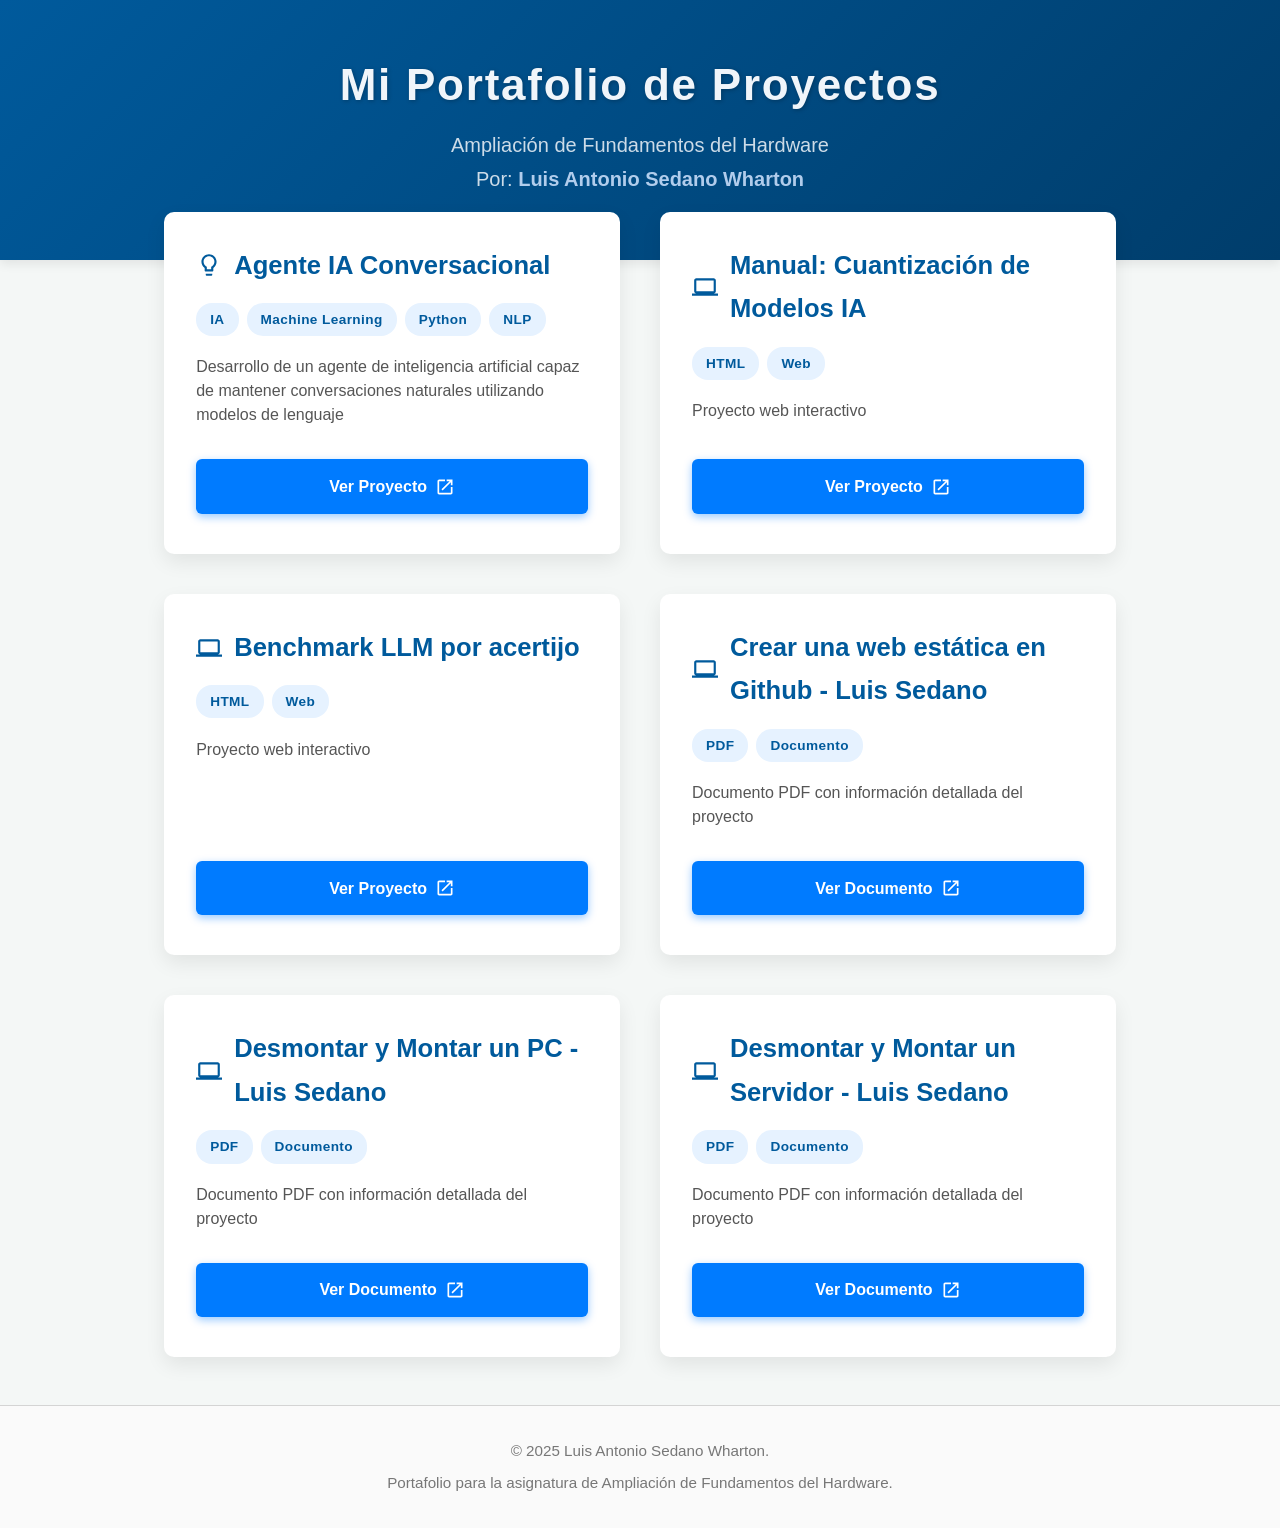
==== commit aff2a398: "🧪 Verify PROYECTOS_FILES Paths and fix broken links This change implements automated testing to veri" ====
--- a/trabajos/index.html
+++ b/trabajos/index.html
@@ -212,6 +212,14 @@
     transition: 0s;
   }
 
+  /* Loading */
+  .loading {
+    text-align: center;
+    padding: 3rem;
+    color: var(--color-texto-claro);
+    font-size: 1.1rem;
+  }
+
   /* Footer */
   .footer {
     text-align: center;
@@ -251,295 +259,136 @@
 </header>
 
 <main class="main-container" role="main">
-  <div class="portfolio-grid" aria-label="Lista de proyectos">
-
-    <!-- PROYECTO 1: Agente IA -->
+  <div id="portfolio-grid" class="portfolio-grid" aria-label="Lista de proyectos">
+    <div class="loading">⏳ Cargando proyectos...</div>
+  </div>
+</main>
+
+<footer class="footer" role="contentinfo">
+  <p>&copy; 2025 Luis Antonio Sedano Wharton.</p>
+  <p>Portafolio para la asignatura de Ampliación de Fundamentos del Hardware.</p>
+</footer>
+
+<script>
+// ============================================
+// CONFIGURACIÓN: Lista de archivos a indexar
+// ============================================
+const PROYECTOS_FILES = [
+  'AgenteIA.html',
+  'cuantizacion.html',
+  'modelos.html',
+  'Crear una web estática en Github - Luis Sedano.pdf',
+  'Desmontar y Montar un PC - Luis Sedano.pdf',
+  'Desmontar y Montar un Servidor - Luis Sedano.pdf'
+];
+
+// Mapeo de iconos SVG
+const iconos = {
+  computer: '<path d="M20 18c1.1 0 2-.9 2-2V6c0-1.1-.9-2-2-2H4c-1.1 0-2 .9-2 2v10c0 1.1.9 2 2 2H0v2h24v-2h-4zM4 6h16v10H4V6z"></path>',
+  server: '<path d="M3 4c0-1.1.9-2 2-2h14c1.1 0 2 .9 2 2v4c0 1.1-.9 2-2 2H5c-1.1 0-2-.9-2-2V4zm2 4h14V4H5v4zM3 14c0-1.1.9-2 2-2h14c1.1 0 2 .9 2 2v4c0 1.1-.9 2-2 2H5c-1.1 0-2-.9-2-2v-4zm2 4h14v-4H5v4z"></path>',
+  cpu: '<path d="M15 9H9v6h6V9zm-2 4h-2v-2h2v2zm8-2V9h-2V7h-2v2h-2v2h2v2h2v-2h2zm-4 6h-2v2h-2v-2H9v-2h2v-2h2v2h2v2zM7 7H5v2H3V7H1v2h2v2H1v2h2v-2h2v2h2V9H7V7z"></path>',
+  ai: '<path d="M9 21c0 .55.45 1 1 1h4c.55 0 1-.45 1-1v-1H9v1zm3-19C8.14 2 5 5.14 5 9c0 2.38 1.19 4.47 3 5.74V17c0 .55.45 1 1 1h6c.55 0 1-.45 1-1v-2.26c1.81-1.27 3-3.36 3-5.74 0-3.86-3.14-7-7-7zm2.85 11.1l-.85.6V16h-4v-2.3l-.85-.6C7.8 12.16 7 10.63 7 9c0-2.76 2.24-5 5-5s5 2.24 5 5c0 1.63-.8 3.16-2.15 4.1z"></path>'
+};
+
+// Función para extraer metadata de archivos HTML
+async function extraerMetadata(url) {
+  try {
+    const response = await fetch(url);
+    const html = await response.text();
+    const parser = new DOMParser();
+    const doc = parser.parseFromString(html, 'text/html');
+    
+    // Buscar meta tags personalizadas
+    const metaTitulo = doc.querySelector('meta[name="proyecto-titulo"]');
+    const metaDesc = doc.querySelector('meta[name="proyecto-descripcion"]');
+    const metaTags = doc.querySelector('meta[name="proyecto-tags"]');
+    const metaIcono = doc.querySelector('meta[name="proyecto-icono"]');
+    
+    // Extraer valores o usar fallback
+    const titulo = metaTitulo?.content || doc.querySelector('title')?.textContent || 'Sin título';
+    const descripcion = metaDesc?.content || 'Proyecto web interactivo';
+    const tags = metaTags?.content.split(',').map(t => t.trim()) || ['HTML', 'Web'];
+    const icono = metaIcono?.content || 'computer';
+    
+    return {
+      titulo: titulo,
+      descripcion: descripcion,
+      tags: tags,
+      url: url,
+      tipo: 'web',
+      icono: icono
+    };
+  } catch (error) {
+    console.error(`Error cargando ${url}:`, error);
+    return null;
+  }
+}
+
+// Función para generar HTML de una tarjeta
+function generarTarjeta(proyecto) {
+  const icono = iconos[proyecto.icono] || iconos.cpu;
+  const tags = proyecto.tags.map(tag => `<span class="tag">${tag}</span>`).join('');
+  const textoBtn = proyecto.tipo === 'pdf' ? 'Ver Documento' : 
+                   proyecto.tipo === 'repo' ? 'Ver Repositorio' : 'Ver Proyecto';
+  
+  return `
     <article class="project-card" tabindex="0">
       <div class="card-content">
         <h2>
           <svg xmlns="http://www.w3.org/2000/svg" viewBox="0 0 24 24" aria-hidden="true" focusable="false">
-            <path d="M9 21c0 .55.45 1 1 1h4c.55 0 1-.45 1-1v-1H9v1zm3-19C8.14 2 5 5.14 5 9c0 2.38 1.19 4.47 3 5.74V17c0 .55.45 1 1 1h6c.55 0 1-.45 1-1v-2.26c1.81-1.27 3-3.36 3-5.74 0-3.86-3.14-7-7-7zm2.85 11.1l-.85.6V16h-4v-2.3l-.85-.6C7.8 12.16 7 10.63 7 9c0-2.76 2.24-5 5-5s5 2.24 5 5c0 1.63-.8 3.16-2.15 4.1z"></path>
+            ${icono}
           </svg>
-          Agente IA Conversacional
+          ${proyecto.titulo}
         </h2>
-
-        <div class="project-tags">
-          <span class="tag">IA</span>
-          <span class="tag">Machine Learning</span>
-          <span class="tag">Python</span>
-        </div>
-
-        <p>
-          Desarrollo de un agente de inteligencia artificial capaz de mantener conversaciones naturales 
-          utilizando modelos de lenguaje avanzados.
-        </p>
-
-        <a href="trabajos/AgenteIA" class="project-link" target="_blank" rel="noopener noreferrer" aria-label="Ver Proyecto Agente IA">
-          Ver Proyecto
+        <div class="project-tags">${tags}</div>
+        <p>${proyecto.descripcion}</p>
+        <a href="${proyecto.url}" class="project-link" target="_blank" rel="noopener noreferrer" aria-label="Ver ${proyecto.titulo}">
+          ${textoBtn}
           <svg xmlns="http://www.w3.org/2000/svg" viewBox="0 0 24 24" aria-hidden="true" focusable="false">
             <path d="M19 19H5V5h7V3H5c-1.1 0-2 .9-2 2v14c0 1.1.9 2 2 2h14c1.1 0 2-.9 2-2v-7h-2v7zM14 3v2h3.59l-9.83 9.83 1.41 1.41L19 6.41V10h2V3h-7z"></path>
           </svg>
         </a>
       </div>
     </article>
-
-    <!-- PROYECTO 2: Cuantización -->
-    <article class="project-card" tabindex="0">
-      <div class="card-content">
-        <h2>
-          <svg xmlns="http://www.w3.org/2000/svg" viewBox="0 0 24 24" aria-hidden="true" focusable="false">
-            <path d="M15 9H9v6h6V9zm-2 4h-2v-2h2v2zm8-2V9h-2V7h-2v2h-2v2h2v2h2v-2h2zm-4 6h-2v2h-2v-2H9v-2h2v-2h2v2h2v2zM7 7H5v2H3V7H1v2h2v2H1v2h2v-2h2v2h2V9H7V7z"></path>
-          </svg>
-          Cuantización de Modelos LLM
-        </h2>
-
-        <div class="project-tags">
-          <span class="tag">IA</span>
-          <span class="tag">Optimización</span>
-          <span class="tag">GGUF</span>
-        </div>
-
-        <p>
-          Técnicas de cuantización para reducir el tamaño de modelos de IA manteniendo su precisión, 
-          optimizando para ejecución local eficiente.
-        </p>
-
-        <a href="trabajos/cuantizacion" class="project-link" target="_blank" rel="noopener noreferrer" aria-label="Ver Proyecto Cuantización">
-          Ver Proyecto
-          <svg xmlns="http://www.w3.org/2000/svg" viewBox="0 0 24 24" aria-hidden="true" focusable="false">
-            <path d="M19 19H5V5h7V3H5c-1.1 0-2 .9-2 2v14c0 1.1.9 2 2 2h14c1.1 0 2-.9 2-2v-7h-2v7zM14 3v2h3.59l-9.83 9.83 1.41 1.41L19 6.41V10h2V3h-7z"></path>
-          </svg>
-        </a>
-      </div>
-    </article>
-
-    <!-- PROYECTO 3: Modelos de IA -->
-    <article class="project-card" tabindex="0">
-      <div class="card-content">
-        <h2>
-          <svg xmlns="http://www.w3.org/2000/svg" viewBox="0 0 24 24" aria-hidden="true" focusable="false">
-            <path d="M15 9H9v6h6V9zm-2 4h-2v-2h2v2zm8-2V9h-2V7h-2v2h-2v2h2v2h2v-2h2zm-4 6h-2v2h-2v-2H9v-2h2v-2h2v2h2v2zM7 7H5v2H3V7H1v2h2v2H1v2h2v-2h2v2h2V9H7V7z"></path>
-          </svg>
-          Servidor de IA - Presupuesto
-        </h2>
-
-        <div class="project-tags">
-          <span class="tag">Presupuesto</span>
-          <span class="tag">Hardware</span>
-          <span class="tag">GPU</span>
-          <span class="tag">Deep Learning</span>
-        </div>
-
-        <p>
-          Propuesta de presupuesto y selección de componentes para un servidor optimizado 
-          para cargas de trabajo de Deep Learning, con énfasis en GPUs y almacenamiento NVMe.
-        </p>
-
-        <a href="trabajos/modelos" class="project-link" target="_blank" rel="noopener noreferrer" aria-label="Ver Proyecto Modelos">
-          Ver Proyecto
-          <svg xmlns="http://www.w3.org/2000/svg" viewBox="0 0 24 24" aria-hidden="true" focusable="false">
-            <path d="M19 19H5V5h7V3H5c-1.1 0-2 .9-2 2v14c0 1.1.9 2 2 2h14c1.1 0 2-.9 2-2v-7h-2v7zM14 3v2h3.59l-9.83 9.83 1.41 1.41L19 6.41V10h2V3h-7z"></path>
-          </svg>
-        </a>
-      </div>
-    </article>
-
-    <!-- PROYECTO 4: Crear LLM -->
-    <article class="project-card" tabindex="0">
-      <div class="card-content">
-        <h2>
-          <svg xmlns="http://www.w3.org/2000/svg" viewBox="0 0 24 24" aria-hidden="true" focusable="false">
-            <path d="M9 21c0 .55.45 1 1 1h4c.55 0 1-.45 1-1v-1H9v1zm3-19C8.14 2 5 5.14 5 9c0 2.38 1.19 4.47 3 5.74V17c0 .55.45 1 1 1h6c.55 0 1-.45 1-1v-2.26c1.81-1.27 3-3.36 3-5.74 0-3.86-3.14-7-7-7zm2.85 11.1l-.85.6V16h-4v-2.3l-.85-.6C7.8 12.16 7 10.63 7 9c0-2.76 2.24-5 5-5s5 2.24 5 5c0 1.63-.8 3.16-2.15 4.1z"></path>
-          </svg>
-          Crear modelo LLM personalizado
-        </h2>
-
-        <div class="project-tags">
-          <span class="tag">IA</span>
-          <span class="tag">LLM</span>
-          <span class="tag">Fine-tuning</span>
-          <span class="tag">Unsloth</span>
-        </div>
-
-        <p>
-          Fine-tuning de un modelo de lenguaje especializado en fútbol usando Unsloth, 
-          LoRA y cuantización GGUF para ejecución local eficiente.
-        </p>
-
-        <a href="trabajos/CrearLLM" class="project-link" target="_blank" rel="noopener noreferrer" aria-label="Ver Proyecto Crear LLM">
-          Ver Proyecto
-          <svg xmlns="http://www.w3.org/2000/svg" viewBox="0 0 24 24" aria-hidden="true" focusable="false">
-            <path d="M19 19H5V5h7V3H5c-1.1 0-2 .9-2 2v14c0 1.1.9 2 2 2h14c1.1 0 2-.9 2-2v-7h-2v7zM14 3v2h3.59l-9.83 9.83 1.41 1.41L19 6.41V10h2V3h-7z"></path>
-          </svg>
-        </a>
-      </div>
-    </article>
-
-    <!-- PROYECTO 5: Fine-Tuning -->
-    <article class="project-card" tabindex="0">
-      <div class="card-content">
-        <h2>
-          <svg xmlns="http://www.w3.org/2000/svg" viewBox="0 0 24 24" aria-hidden="true" focusable="false">
-            <path d="M9 21c0 .55.45 1 1 1h4c.55 0 1-.45 1-1v-1H9v1zm3-19C8.14 2 5 5.14 5 9c0 2.38 1.19 4.47 3 5.74V17c0 .55.45 1 1 1h6c.55 0 1-.45 1-1v-2.26c1.81-1.27 3-3.36 3-5.74 0-3.86-3.14-7-7-7zm2.85 11.1l-.85.6V16h-4v-2.3l-.85-.6C7.8 12.16 7 10.63 7 9c0-2.76 2.24-5 5-5s5 2.24 5 5c0 1.63-.8 3.16-2.15 4.1z"></path>
-          </svg>
-          Fine-Tuning de Modelos LLM
-        </h2>
-
-        <div class="project-tags">
-          <span class="tag">IA</span>
-          <span class="tag">Fine-tuning</span>
-          <span class="tag">LoRA</span>
-          <span class="tag">PEFT</span>
-        </div>
-
-        <p>
-          Especialización de modelos de lenguaje mediante LoRA/QLoRA: transformar un modelo 
-          generalista en un experto de dominio específico con hardware de consumo.
-        </p>
-
-        <a href="trabajos/FineTuning" class="project-link" target="_blank" rel="noopener noreferrer" aria-label="Ver Proyecto Fine-Tuning">
-          Ver Proyecto
-          <svg xmlns="http://www.w3.org/2000/svg" viewBox="0 0 24 24" aria-hidden="true" focusable="false">
-            <path d="M19 19H5V5h7V3H5c-1.1 0-2 .9-2 2v14c0 1.1.9 2 2 2h14c1.1 0 2-.9 2-2v-7h-2v7zM14 3v2h3.59l-9.83 9.83 1.41 1.41L19 6.41V10h2V3h-7z"></path>
-          </svg>
-        </a>
-      </div>
-    </article>
-
-    <!-- PROYECTO 6: Destilación -->
-    <article class="project-card" tabindex="0">
-      <div class="card-content">
-        <h2>
-          <svg xmlns="http://www.w3.org/2000/svg" viewBox="0 0 24 24" aria-hidden="true" focusable="false">
-            <path d="M9 21c0 .55.45 1 1 1h4c.55 0 1-.45 1-1v-1H9v1zm3-19C8.14 2 5 5.14 5 9c0 2.38 1.19 4.47 3 5.74V17c0 .55.45 1 1 1h6c.55 0 1-.45 1-1v-2.26c1.81-1.27 3-3.36 3-5.74 0-3.86-3.14-7-7-7zm2.85 11.1l-.85.6V16h-4v-2.3l-.85-.6C7.8 12.16 7 10.63 7 9c0-2.76 2.24-5 5-5s5 2.24 5 5c0 1.63-.8 3.16-2.15 4.1z"></path>
-          </svg>
-          Destilación de Conocimiento
-        </h2>
-
-        <div class="project-tags">
-          <span class="tag">IA</span>
-          <span class="tag">Destilación</span>
-          <span class="tag">Optimización</span>
-          <span class="tag">ML</span>
-        </div>
-
-        <p>
-          Knowledge Distillation: transferir conocimiento de un modelo grande (profesor) 
-          a uno pequeño (estudiante) para crear modelos eficientes y desplegables.
-        </p>
-
-        <a href="trabajos/Destilacion" class="project-link" target="_blank" rel="noopener noreferrer" aria-label="Ver Proyecto Destilación">
-          Ver Proyecto
-          <svg xmlns="http://www.w3.org/2000/svg" viewBox="0 0 24 24" aria-hidden="true" focusable="false">
-            <path d="M19 19H5V5h7V3H5c-1.1 0-2 .9-2 2v14c0 1.1.9 2 2 2h14c1.1 0 2-.9 2-2v-7h-2v7zM14 3v2h3.59l-9.83 9.83 1.41 1.41L19 6.41V10h2V3h-7z"></path>
-          </svg>
-        </a>
-      </div>
-    </article>
-
-    <!-- PDF 1: Desmontar y Montar un PC -->
-    <article class="project-card" tabindex="0">
-      <div class="card-content">
-        <h2>
-          <svg xmlns="http://www.w3.org/2000/svg" viewBox="0 0 24 24" aria-hidden="true" focusable="false">
-            <path d="M20 18c1.1 0 2-.9 2-2V6c0-1.1-.9-2-2-2H4c-1.1 0-2 .9-2 2v10c0 1.1.9 2 2 2H0v2h24v-2h-4zM4 6h16v10H4V6z"></path>
-          </svg>
-          Desmontar y Montar un PC
-        </h2>
-
-        <div class="project-tags">
-          <span class="tag">Hardware</span>
-          <span class="tag">Ensamblaje</span>
-          <span class="tag">Taller</span>
-          <span class="tag">PDF</span>
-        </div>
-
-        <p>
-          Informe detallado del proceso de ensamblaje y desensamblaje de un PC de sobremesa. 
-          Incluye identificación de componentes (CPU, RAM, placa base), procedimientos de seguridad 
-          antiestática y gestión de cableado.
-        </p>
-
-        <a href="https://sedanodev.github.io/2asirAFH2526/trabajos/Desmontar%20y%20Montar%20un%20PC%20-%20Luis%20Sedano.pdf" class="project-link" target="_blank" rel="noopener noreferrer" aria-label="Ver PDF Desmontar y Montar un PC">
-          Ver Documento
-          <svg xmlns="http://www.w3.org/2000/svg" viewBox="0 0 24 24" aria-hidden="true" focusable="false">
-            <path d="M19 19H5V5h7V3H5c-1.1 0-2 .9-2 2v14c0 1.1.9 2 2 2h14c1.1 0 2-.9 2-2v-7h-2v7zM14 3v2h3.59l-9.83 9.83 1.41 1.41L19 6.41V10h2V3h-7z"></path>
-          </svg>
-        </a>
-      </div>
-    </article>
-
-    <!-- PDF 2: Desmontar y Montar un Servidor -->
-    <article class="project-card" tabindex="0">
-      <div class="card-content">
-        <h2>
-          <svg xmlns="http://www.w3.org/2000/svg" viewBox="0 0 24 24" aria-hidden="true" focusable="false">
-            <path d="M3 4c0-1.1.9-2 2-2h14c1.1 0 2 .9 2 2v4c0 1.1-.9 2-2 2H5c-1.1 0-2-.9-2-2V4zm2 4h14V4H5v4zM3 14c0-1.1.9-2 2-2h14c1.1 0 2 .9 2 2v4c0 1.1-.9 2-2 2H5c-1.1 0-2-.9-2-2v-4zm2 4h14v-4H5v4z"></path>
-          </svg>
-          Desmontar y Montar un Servidor
-        </h2>
-
-        <div class="project-tags">
-          <span class="tag">Hardware</span>
-          <span class="tag">Servidores</span>
-          <span class="tag">RAID</span>
-          <span class="tag">PDF</span>
-        </div>
-
-        <p>
-          Análisis y procedimiento de montaje de un servidor en formato rack. Se centra en 
-          las diferencias con un PC, como fuentes redundantes, controladoras RAID 
-          y la instalación de componentes hot-swap.
-        </p>
-
-        <a href="https://sedanodev.github.io/2asirAFH2526/trabajos/Desmontar%20y%20Montar%20un%20Servidor%20-%20Luis%20Sedano.pdf" class="project-link" target="_blank" rel="noopener noreferrer" aria-label="Ver PDF Desmontar y Montar un Servidor">
-          Ver Documento
-          <svg xmlns="http://www.w3.org/2000/svg" viewBox="0 0 24 24" aria-hidden="true" focusable="false">
-            <path d="M19 19H5V5h7V3H5c-1.1 0-2 .9-2 2v14c0 1.1.9 2 2 2h14c1.1 0 2-.9 2-2v-7h-2v7zM14 3v2h3.59l-9.83 9.83 1.41 1.41L19 6.41V10h2V3h-7z"></path>
-          </svg>
-        </a>
-      </div>
-    </article>
-
-    <!-- PDF 3: Crear una web estática en Github -->
-    <article class="project-card" tabindex="0">
-      <div class="card-content">
-        <h2>
-          <svg xmlns="http://www.w3.org/2000/svg" viewBox="0 0 24 24" aria-hidden="true" focusable="false">
-            <path d="M15 9H9v6h6V9zm-2 4h-2v-2h2v2zm8-2V9h-2V7h-2v2h-2v2h2v2h2v-2h2zm-4 6h-2v2h-2v-2H9v-2h2v-2h2v2h2v2zM7 7H5v2H3V7H1v2h2v2H1v2h2v-2h2v2h2V9H7V7z"></path>
-          </svg>
-          Crear una web estática en Github
-        </h2>
-
-        <div class="project-tags">
-          <span class="tag">HTML</span>
-          <span class="tag">CSS</span>
-          <span class="tag">GitHub Pages</span>
-          <span class="tag">PDF</span>
-        </div>
-
-        <p>
-          Desarrollo de este mismo portafolio web estático. Se utilizó HTML5 semántico 
-          y CSS moderno (con variables y grid) para su maquetación, y se desplegó 
-          gratuitamente usando GitHub Pages.
-        </p>
-
-        <a href="https://sedanodev.github.io/2asirAFH2526/trabajos/Crear%20una%20web%20estática%20en%20Github%20-%20Luis%20Sedano.pdf" class="project-link" target="_blank" rel="noopener noreferrer" aria-label="Ver PDF Crear web en Github">
-          Ver Documento
-          <svg xmlns="http://www.w3.org/2000/svg" viewBox="0 0 24 24" aria-hidden="true" focusable="false">
-            <path d="M19 19H5V5h7V3H5c-1.1 0-2 .9-2 2v14c0 1.1.9 2 2 2h14c1.1 0 2-.9 2-2v-7h-2v7zM14 3v2h3.59l-9.83 9.83 1.41 1.41L19 6.41V10h2V3h-7z"></path>
-          </svg>
-        </a>
-      </div>
-    </article>
-
-  </div>
-</main>
-
-<footer class="footer" role="contentinfo">
-  <p>&copy; 2025 Luis Antonio Sedano Wharton.</p>
-  <p>Portafolio para la asignatura de Ampliación de Fundamentos del Hardware.</p>
-</footer>
+  `;
+}
+
+// Cargar y renderizar todos los proyectos
+async function cargarProyectos() {
+  const grid = document.getElementById('portfolio-grid');
+  const proyectos = [];
+  
+  // Procesar cada archivo
+  for (const archivo of PROYECTOS_FILES) {
+    if (archivo.endsWith('.html')) {
+      // Para archivos HTML, extraer metadata
+      const metadata = await extraerMetadata(archivo);
+      if (metadata) proyectos.push(metadata);
+    } else if (archivo.endsWith('.pdf')) {
+      // Para PDFs, crear metadata básica desde el nombre
+      const nombre = archivo.split('/').pop().replace(/%20/g, ' ').replace('.pdf', '');
+      proyectos.push({
+        titulo: nombre,
+        descripcion: 'Documento PDF con información detallada del proyecto',
+        tags: ['PDF', 'Documento'],
+        url: archivo,
+        tipo: 'pdf',
+        icono: 'computer'
+      });
+    }
+  }
+  
+  // Renderizar todas las tarjetas
+  if (proyectos.length > 0) {
+    grid.innerHTML = proyectos.map(p => generarTarjeta(p)).join('');
+  } else {
+    grid.innerHTML = '<div class="loading">⚠️ No se encontraron proyectos</div>';
+  }
+}
+
+// Ejecutar al cargar la página
+document.addEventListener('DOMContentLoaded', cargarProyectos);
+</script>
 
 </body>
 </html>
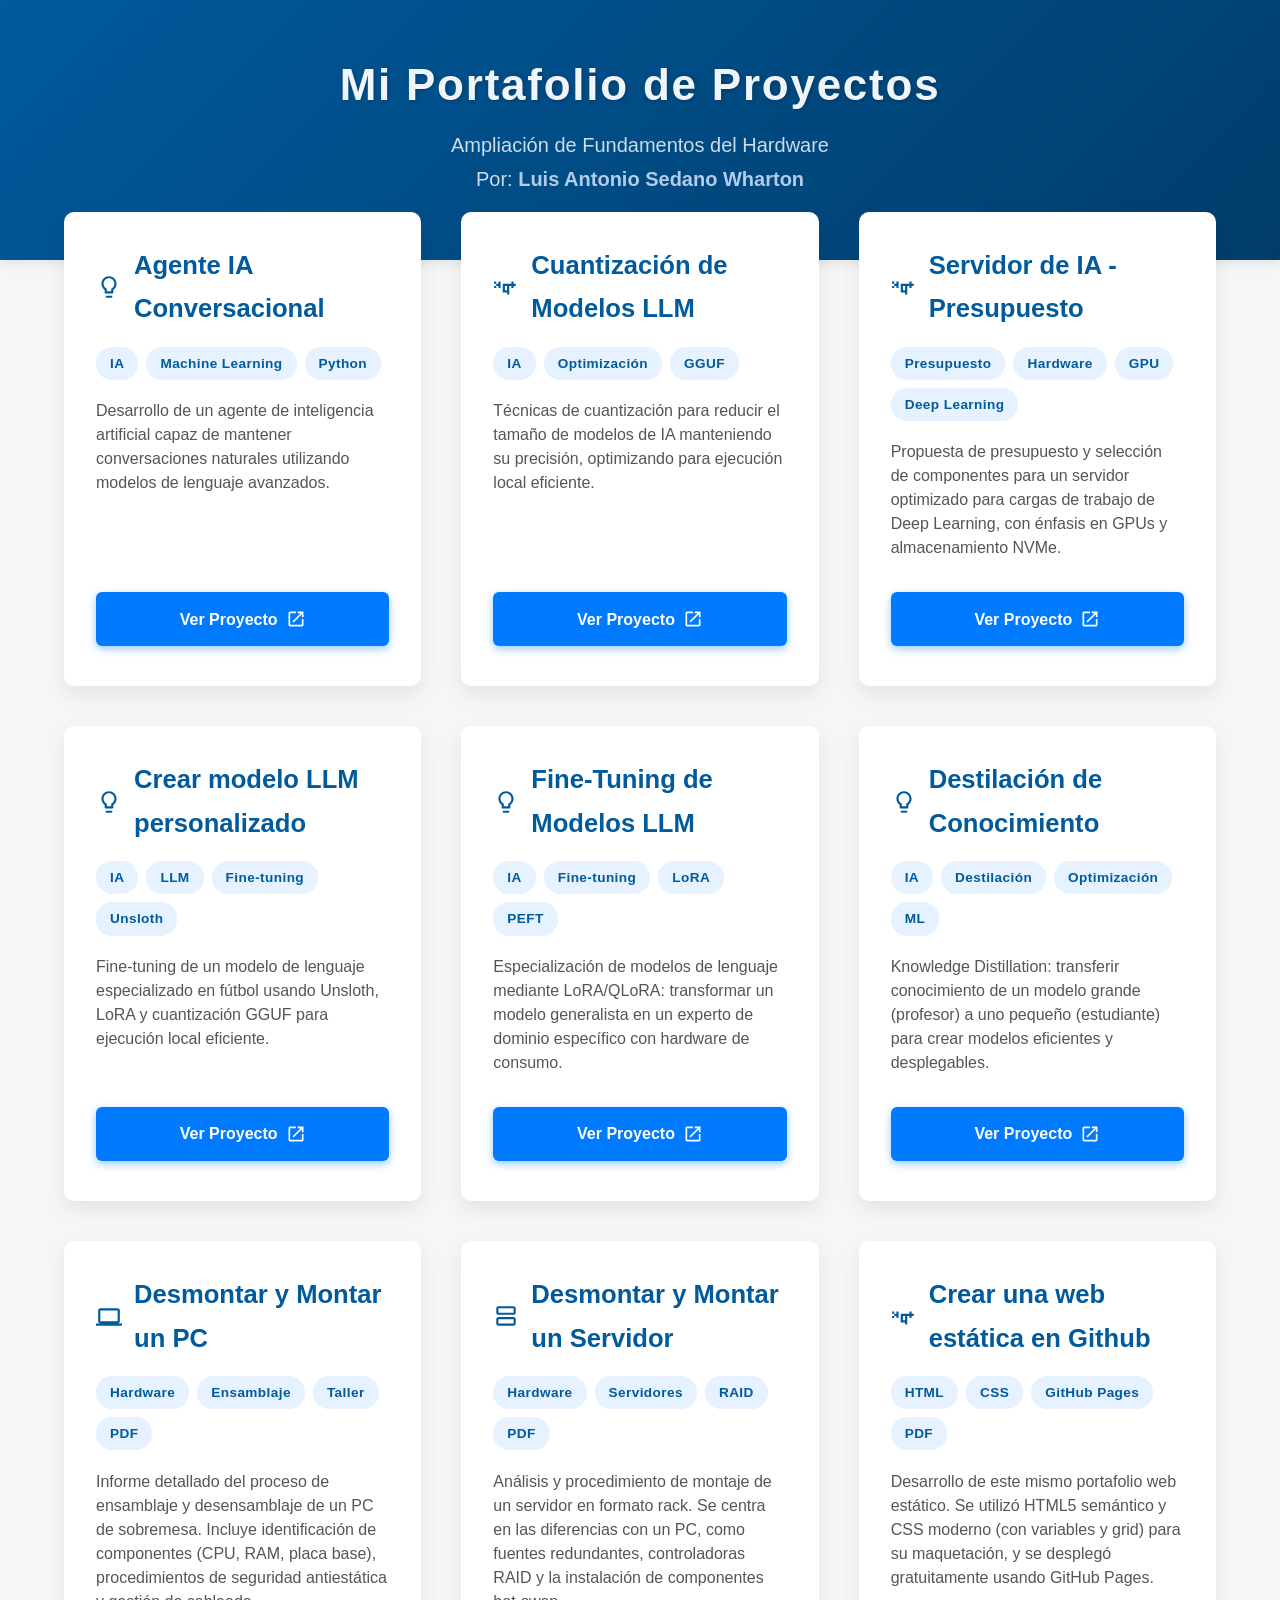
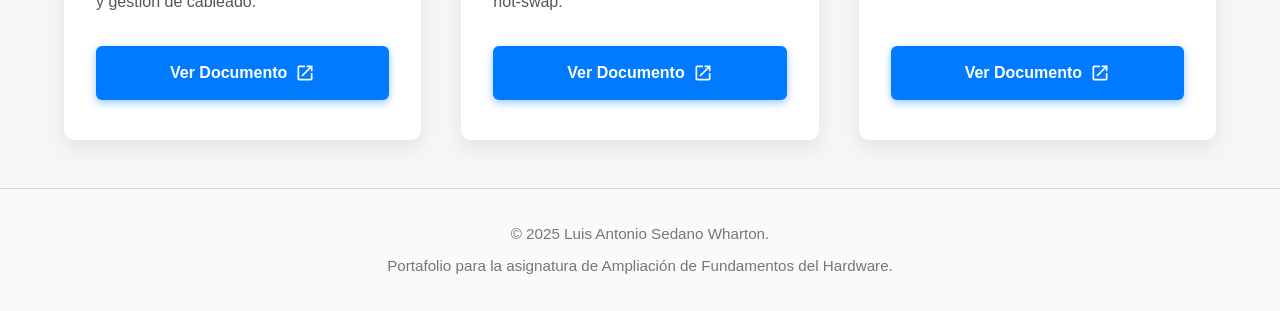
==== commit 77ad0133: "Extract embedded CSS from trabajos/index.html to trabajos/index.css - Moved all styles from `<style>" ====
--- a/trabajos/index.html
+++ b/trabajos/index.html
@@ -5,249 +5,7 @@
 <meta name="viewport" content="width=device-width, initial-scale=1" />
 <title>Portafolio - Ampliación de Fundamentos del Hardware</title>
 
-<style>
-  /* Variables de color */
-  :root {
-    --color-primario: #005a9c;
-    --color-secundario: #007bff;
-    --color-fondo: #f4f7f6;
-    --color-tarjeta: #ffffff;
-    --color-texto: #333333;
-    --color-texto-claro: #555555;
-    --sombra: rgba(0, 0, 0, 0.08);
-    --borde-radio: 10px;
-    --trans-duracion: 0.3s;
-    --font-primary: -apple-system, BlinkMacSystemFont, "Segoe UI", Roboto, Helvetica, Arial, sans-serif;
-  }
-
-  /* Reset */
-  *, *::before, *::after {
-    box-sizing: border-box;
-  }
-  body, h1, h2, p, a {
-    margin: 0;
-    padding: 0;
-  }
-
-  html {
-    scroll-behavior: smooth;
-  }
-
-  body {
-    font-family: var(--font-primary);
-    line-height: 1.7;
-    background-color: var(--color-fondo);
-    color: var(--color-texto);
-    min-height: 100vh;
-    display: flex;
-    flex-direction: column;
-  }
-
-  /* Header */
-  .header {
-    background: linear-gradient(135deg, var(--color-primario) 0%, #003d6b 100%);
-    color: #f0f5fa;
-    padding: 3rem 1.5rem 4rem;
-    text-align: center;
-    box-shadow: 0 4px 10px var(--sombra);
-  }
-  .header h1 {
-    font-size: 2.75rem;
-    font-weight: 700;
-    letter-spacing: 0.04em;
-    margin-bottom: 0.3rem;
-    text-shadow: 1px 1px 4px rgba(0,0,0,0.25);
-  }
-  .header p {
-    font-size: 1.25rem;
-    font-weight: 400;
-    opacity: 0.85;
-  }
-  .header p strong {
-    color: #d0e4ff;
-  }
-
-  /* Main Container */
-  .main-container {
-    max-width: 1200px;
-    margin: -3rem auto 3rem;
-    padding: 0 1.5rem;
-    flex-grow: 1;
-  }
-
-  /* Grid portfolio */
-  .portfolio-grid {
-    display: grid;
-    grid-template-columns: repeat(auto-fit, minmax(320px, 1fr));
-    gap: 2.5rem;
-  }
-
-  /* Card */
-  .project-card {
-    background-color: var(--color-tarjeta);
-    border-radius: var(--borde-radio);
-    box-shadow: 0 8px 20px var(--sombra);
-    overflow: hidden;
-    display: flex;
-    flex-direction: column;
-    transition: transform var(--trans-duracion) ease, box-shadow var(--trans-duracion) ease;
-  }
-  .project-card:hover,
-  .project-card:focus-within {
-    transform: translateY(-7px);
-    box-shadow: 0 15px 35px rgba(0,0,0,0.15);
-  }
-
-  /* Card Content */
-  .card-content {
-    padding: 2rem 2rem 2.5rem;
-    display: flex;
-    flex-direction: column;
-    flex-grow: 1;
-  }
-
-  /* Titles with icon */
-  .project-card h2 {
-    font-size: 1.6rem;
-    color: var(--color-primario);
-    margin-bottom: 1rem;
-    display: flex;
-    align-items: center;
-    gap: 12px;
-    font-weight: 700;
-  }
-  .project-card h2 svg {
-    width: 26px;
-    height: 26px;
-    fill: var(--color-primario);
-    flex-shrink: 0;
-  }
-
-  /* Tags */
-  .project-tags {
-    margin-bottom: 1.2rem;
-    display: flex;
-    flex-wrap: wrap;
-    gap: 8px;
-  }
-  .tag {
-    background-color: #e6f2ff;
-    color: var(--color-primario);
-    padding: 5px 14px;
-    border-radius: 16px;
-    font-size: 0.85rem;
-    font-weight: 700;
-    letter-spacing: 0.03em;
-    user-select: none;
-    transition: background-color 0.3s ease;
-  }
-  .tag:hover {
-    background-color: #c4dfff;
-  }
-
-  /* Description */
-  .project-card p {
-    font-size: 1rem;
-    color: var(--color-texto-claro);
-    margin-bottom: 2rem;
-    flex-grow: 1;
-    line-height: 1.5;
-  }
-
-  /* Link Button */
-  .project-link {
-    display: inline-flex;
-    align-items: center;
-    justify-content: center;
-    gap: 8px;
-    background-color: var(--color-secundario);
-    color: #fff;
-    padding: 0.85rem 1.75rem;
-    border-radius: 6px;
-    font-weight: 700;
-    font-size: 1rem;
-    text-decoration: none;
-    user-select: none;
-    transition: background-color var(--trans-duracion) ease, transform 0.15s ease;
-    box-shadow: 0 3px 8px rgba(0, 123, 255, 0.4);
-    position: relative;
-    overflow: hidden;
-  }
-  .project-link svg {
-    width: 20px;
-    height: 20px;
-    fill: #fff;
-    flex-shrink: 0;
-  }
-  .project-link:hover,
-  .project-link:focus {
-    background-color: #004a99;
-    transform: scale(1.05);
-    box-shadow: 0 6px 14px rgba(0, 75, 153, 0.6);
-    outline: none;
-  }
-  .project-link:focus-visible {
-    outline: 3px solid #80bfff;
-    outline-offset: 3px;
-  }
-
-  /* Ripple effect */
-  .project-link::after {
-    content: "";
-    position: absolute;
-    border-radius: 50%;
-    width: 100%;
-    height: 100%;
-    top: 0;
-    left: 0;
-    pointer-events: none;
-    background: rgba(255, 255, 255, 0.3);
-    opacity: 0;
-    transform: scale(0);
-    transition: transform 0.3s ease, opacity 0.5s ease;
-  }
-  .project-link:active::after {
-    opacity: 1;
-    transform: scale(1);
-    transition: 0s;
-  }
-
-  /* Loading */
-  .loading {
-    text-align: center;
-    padding: 3rem;
-    color: var(--color-texto-claro);
-    font-size: 1.1rem;
-  }
-
-  /* Footer */
-  .footer {
-    text-align: center;
-    padding: 2rem 1.5rem;
-    margin-top: auto;
-    border-top: 1px solid #d4d4d4;
-    color: #777;
-    font-size: 0.95rem;
-    background: #fafafa;
-  }
-  .footer p + p {
-    margin-top: 0.4rem;
-  }
-
-  /* Responsive tweaks */
-  @media (max-width: 600px) {
-    .header h1 {
-      font-size: 2rem;
-    }
-    .header p {
-      font-size: 1rem;
-    }
-    .portfolio-grid {
-      grid-template-columns: 1fr;
-      gap: 1.8rem;
-    }
-  }
-</style>
+<link rel="stylesheet" href="index.css">
 
 </head>
 <body>
@@ -259,8 +17,288 @@
 </header>
 
 <main class="main-container" role="main">
-  <div id="portfolio-grid" class="portfolio-grid" aria-label="Lista de proyectos">
-    <div class="loading">⏳ Cargando proyectos...</div>
+  <div class="portfolio-grid" aria-label="Lista de proyectos">
+
+    <!-- PROYECTO 1: Agente IA -->
+    <article class="project-card" tabindex="0">
+      <div class="card-content">
+        <h2>
+          <svg xmlns="http://www.w3.org/2000/svg" viewBox="0 0 24 24" aria-hidden="true" focusable="false">
+            <path d="M9 21c0 .55.45 1 1 1h4c.55 0 1-.45 1-1v-1H9v1zm3-19C8.14 2 5 5.14 5 9c0 2.38 1.19 4.47 3 5.74V17c0 .55.45 1 1 1h6c.55 0 1-.45 1-1v-2.26c1.81-1.27 3-3.36 3-5.74 0-3.86-3.14-7-7-7zm2.85 11.1l-.85.6V16h-4v-2.3l-.85-.6C7.8 12.16 7 10.63 7 9c0-2.76 2.24-5 5-5s5 2.24 5 5c0 1.63-.8 3.16-2.15 4.1z"></path>
+          </svg>
+          Agente IA Conversacional
+        </h2>
+
+        <div class="project-tags">
+          <span class="tag">IA</span>
+          <span class="tag">Machine Learning</span>
+          <span class="tag">Python</span>
+        </div>
+
+        <p>
+          Desarrollo de un agente de inteligencia artificial capaz de mantener conversaciones naturales 
+          utilizando modelos de lenguaje avanzados.
+        </p>
+
+        <a href="AgenteIA" class="project-link" target="_blank" rel="noopener noreferrer" aria-label="Ver Proyecto Agente IA">
+          Ver Proyecto
+          <svg xmlns="http://www.w3.org/2000/svg" viewBox="0 0 24 24" aria-hidden="true" focusable="false">
+            <path d="M19 19H5V5h7V3H5c-1.1 0-2 .9-2 2v14c0 1.1.9 2 2 2h14c1.1 0 2-.9 2-2v-7h-2v7zM14 3v2h3.59l-9.83 9.83 1.41 1.41L19 6.41V10h2V3h-7z"></path>
+          </svg>
+        </a>
+      </div>
+    </article>
+
+    <!-- PROYECTO 2: Cuantización -->
+    <article class="project-card" tabindex="0">
+      <div class="card-content">
+        <h2>
+          <svg xmlns="http://www.w3.org/2000/svg" viewBox="0 0 24 24" aria-hidden="true" focusable="false">
+            <path d="M15 9H9v6h6V9zm-2 4h-2v-2h2v2zm8-2V9h-2V7h-2v2h-2v2h2v2h2v-2h2zm-4 6h-2v2h-2v-2H9v-2h2v-2h2v2h2v2zM7 7H5v2H3V7H1v2h2v2H1v2h2v-2h2v2h2V9H7V7z"></path>
+          </svg>
+          Cuantización de Modelos LLM
+        </h2>
+
+        <div class="project-tags">
+          <span class="tag">IA</span>
+          <span class="tag">Optimización</span>
+          <span class="tag">GGUF</span>
+        </div>
+
+        <p>
+          Técnicas de cuantización para reducir el tamaño de modelos de IA manteniendo su precisión, 
+          optimizando para ejecución local eficiente.
+        </p>
+
+        <a href="cuantizacion" class="project-link" target="_blank" rel="noopener noreferrer" aria-label="Ver Proyecto Cuantización">
+          Ver Proyecto
+          <svg xmlns="http://www.w3.org/2000/svg" viewBox="0 0 24 24" aria-hidden="true" focusable="false">
+            <path d="M19 19H5V5h7V3H5c-1.1 0-2 .9-2 2v14c0 1.1.9 2 2 2h14c1.1 0 2-.9 2-2v-7h-2v7zM14 3v2h3.59l-9.83 9.83 1.41 1.41L19 6.41V10h2V3h-7z"></path>
+          </svg>
+        </a>
+      </div>
+    </article>
+
+    <!-- PROYECTO 3: Modelos de IA -->
+    <article class="project-card" tabindex="0">
+      <div class="card-content">
+        <h2>
+          <svg xmlns="http://www.w3.org/2000/svg" viewBox="0 0 24 24" aria-hidden="true" focusable="false">
+            <path d="M15 9H9v6h6V9zm-2 4h-2v-2h2v2zm8-2V9h-2V7h-2v2h-2v2h2v2h2v-2h2zm-4 6h-2v2h-2v-2H9v-2h2v-2h2v2h2v2zM7 7H5v2H3V7H1v2h2v2H1v2h2v-2h2v2h2V9H7V7z"></path>
+          </svg>
+          Servidor de IA - Presupuesto
+        </h2>
+
+        <div class="project-tags">
+          <span class="tag">Presupuesto</span>
+          <span class="tag">Hardware</span>
+          <span class="tag">GPU</span>
+          <span class="tag">Deep Learning</span>
+        </div>
+
+        <p>
+          Propuesta de presupuesto y selección de componentes para un servidor optimizado 
+          para cargas de trabajo de Deep Learning, con énfasis en GPUs y almacenamiento NVMe.
+        </p>
+
+        <a href="modelos" class="project-link" target="_blank" rel="noopener noreferrer" aria-label="Ver Proyecto Modelos">
+          Ver Proyecto
+          <svg xmlns="http://www.w3.org/2000/svg" viewBox="0 0 24 24" aria-hidden="true" focusable="false">
+            <path d="M19 19H5V5h7V3H5c-1.1 0-2 .9-2 2v14c0 1.1.9 2 2 2h14c1.1 0 2-.9 2-2v-7h-2v7zM14 3v2h3.59l-9.83 9.83 1.41 1.41L19 6.41V10h2V3h-7z"></path>
+          </svg>
+        </a>
+      </div>
+    </article>
+
+    <!-- PROYECTO 4: Crear LLM -->
+    <article class="project-card" tabindex="0">
+      <div class="card-content">
+        <h2>
+          <svg xmlns="http://www.w3.org/2000/svg" viewBox="0 0 24 24" aria-hidden="true" focusable="false">
+            <path d="M9 21c0 .55.45 1 1 1h4c.55 0 1-.45 1-1v-1H9v1zm3-19C8.14 2 5 5.14 5 9c0 2.38 1.19 4.47 3 5.74V17c0 .55.45 1 1 1h6c.55 0 1-.45 1-1v-2.26c1.81-1.27 3-3.36 3-5.74 0-3.86-3.14-7-7-7zm2.85 11.1l-.85.6V16h-4v-2.3l-.85-.6C7.8 12.16 7 10.63 7 9c0-2.76 2.24-5 5-5s5 2.24 5 5c0 1.63-.8 3.16-2.15 4.1z"></path>
+          </svg>
+          Crear modelo LLM personalizado
+        </h2>
+
+        <div class="project-tags">
+          <span class="tag">IA</span>
+          <span class="tag">LLM</span>
+          <span class="tag">Fine-tuning</span>
+          <span class="tag">Unsloth</span>
+        </div>
+
+        <p>
+          Fine-tuning de un modelo de lenguaje especializado en fútbol usando Unsloth, 
+          LoRA y cuantización GGUF para ejecución local eficiente.
+        </p>
+
+        <a href="CrearLLM" class="project-link" target="_blank" rel="noopener noreferrer" aria-label="Ver Proyecto Crear LLM">
+          Ver Proyecto
+          <svg xmlns="http://www.w3.org/2000/svg" viewBox="0 0 24 24" aria-hidden="true" focusable="false">
+            <path d="M19 19H5V5h7V3H5c-1.1 0-2 .9-2 2v14c0 1.1.9 2 2 2h14c1.1 0 2-.9 2-2v-7h-2v7zM14 3v2h3.59l-9.83 9.83 1.41 1.41L19 6.41V10h2V3h-7z"></path>
+          </svg>
+        </a>
+      </div>
+    </article>
+
+    <!-- PROYECTO 5: Fine-Tuning -->
+    <article class="project-card" tabindex="0">
+      <div class="card-content">
+        <h2>
+          <svg xmlns="http://www.w3.org/2000/svg" viewBox="0 0 24 24" aria-hidden="true" focusable="false">
+            <path d="M9 21c0 .55.45 1 1 1h4c.55 0 1-.45 1-1v-1H9v1zm3-19C8.14 2 5 5.14 5 9c0 2.38 1.19 4.47 3 5.74V17c0 .55.45 1 1 1h6c.55 0 1-.45 1-1v-2.26c1.81-1.27 3-3.36 3-5.74 0-3.86-3.14-7-7-7zm2.85 11.1l-.85.6V16h-4v-2.3l-.85-.6C7.8 12.16 7 10.63 7 9c0-2.76 2.24-5 5-5s5 2.24 5 5c0 1.63-.8 3.16-2.15 4.1z"></path>
+          </svg>
+          Fine-Tuning de Modelos LLM
+        </h2>
+
+        <div class="project-tags">
+          <span class="tag">IA</span>
+          <span class="tag">Fine-tuning</span>
+          <span class="tag">LoRA</span>
+          <span class="tag">PEFT</span>
+        </div>
+
+        <p>
+          Especialización de modelos de lenguaje mediante LoRA/QLoRA: transformar un modelo 
+          generalista en un experto de dominio específico con hardware de consumo.
+        </p>
+
+        <a href="FineTuning" class="project-link" target="_blank" rel="noopener noreferrer" aria-label="Ver Proyecto Fine-Tuning">
+          Ver Proyecto
+          <svg xmlns="http://www.w3.org/2000/svg" viewBox="0 0 24 24" aria-hidden="true" focusable="false">
+            <path d="M19 19H5V5h7V3H5c-1.1 0-2 .9-2 2v14c0 1.1.9 2 2 2h14c1.1 0 2-.9 2-2v-7h-2v7zM14 3v2h3.59l-9.83 9.83 1.41 1.41L19 6.41V10h2V3h-7z"></path>
+          </svg>
+        </a>
+      </div>
+    </article>
+
+    <!-- PROYECTO 6: Destilación -->
+    <article class="project-card" tabindex="0">
+      <div class="card-content">
+        <h2>
+          <svg xmlns="http://www.w3.org/2000/svg" viewBox="0 0 24 24" aria-hidden="true" focusable="false">
+            <path d="M9 21c0 .55.45 1 1 1h4c.55 0 1-.45 1-1v-1H9v1zm3-19C8.14 2 5 5.14 5 9c0 2.38 1.19 4.47 3 5.74V17c0 .55.45 1 1 1h6c.55 0 1-.45 1-1v-2.26c1.81-1.27 3-3.36 3-5.74 0-3.86-3.14-7-7-7zm2.85 11.1l-.85.6V16h-4v-2.3l-.85-.6C7.8 12.16 7 10.63 7 9c0-2.76 2.24-5 5-5s5 2.24 5 5c0 1.63-.8 3.16-2.15 4.1z"></path>
+          </svg>
+          Destilación de Conocimiento
+        </h2>
+
+        <div class="project-tags">
+          <span class="tag">IA</span>
+          <span class="tag">Destilación</span>
+          <span class="tag">Optimización</span>
+          <span class="tag">ML</span>
+        </div>
+
+        <p>
+          Knowledge Distillation: transferir conocimiento de un modelo grande (profesor) 
+          a uno pequeño (estudiante) para crear modelos eficientes y desplegables.
+        </p>
+
+        <a href="Destilacion" class="project-link" target="_blank" rel="noopener noreferrer" aria-label="Ver Proyecto Destilación">
+          Ver Proyecto
+          <svg xmlns="http://www.w3.org/2000/svg" viewBox="0 0 24 24" aria-hidden="true" focusable="false">
+            <path d="M19 19H5V5h7V3H5c-1.1 0-2 .9-2 2v14c0 1.1.9 2 2 2h14c1.1 0 2-.9 2-2v-7h-2v7zM14 3v2h3.59l-9.83 9.83 1.41 1.41L19 6.41V10h2V3h-7z"></path>
+          </svg>
+        </a>
+      </div>
+    </article>
+
+    <!-- PDF 1: Desmontar y Montar un PC -->
+    <article class="project-card" tabindex="0">
+      <div class="card-content">
+        <h2>
+          <svg xmlns="http://www.w3.org/2000/svg" viewBox="0 0 24 24" aria-hidden="true" focusable="false">
+            <path d="M20 18c1.1 0 2-.9 2-2V6c0-1.1-.9-2-2-2H4c-1.1 0-2 .9-2 2v10c0 1.1.9 2 2 2H0v2h24v-2h-4zM4 6h16v10H4V6z"></path>
+          </svg>
+          Desmontar y Montar un PC
+        </h2>
+
+        <div class="project-tags">
+          <span class="tag">Hardware</span>
+          <span class="tag">Ensamblaje</span>
+          <span class="tag">Taller</span>
+          <span class="tag">PDF</span>
+        </div>
+
+        <p>
+          Informe detallado del proceso de ensamblaje y desensamblaje de un PC de sobremesa. 
+          Incluye identificación de componentes (CPU, RAM, placa base), procedimientos de seguridad 
+          antiestática y gestión de cableado.
+        </p>
+
+        <a href="https://sedanodev.github.io/2asirAFH2526/Desmontar%20y%20Montar%20un%20PC%20-%20Luis%20Sedano.pdf" class="project-link" target="_blank" rel="noopener noreferrer" aria-label="Ver PDF Desmontar y Montar un PC">
+          Ver Documento
+          <svg xmlns="http://www.w3.org/2000/svg" viewBox="0 0 24 24" aria-hidden="true" focusable="false">
+            <path d="M19 19H5V5h7V3H5c-1.1 0-2 .9-2 2v14c0 1.1.9 2 2 2h14c1.1 0 2-.9 2-2v-7h-2v7zM14 3v2h3.59l-9.83 9.83 1.41 1.41L19 6.41V10h2V3h-7z"></path>
+          </svg>
+        </a>
+      </div>
+    </article>
+
+    <!-- PDF 2: Desmontar y Montar un Servidor -->
+    <article class="project-card" tabindex="0">
+      <div class="card-content">
+        <h2>
+          <svg xmlns="http://www.w3.org/2000/svg" viewBox="0 0 24 24" aria-hidden="true" focusable="false">
+            <path d="M3 4c0-1.1.9-2 2-2h14c1.1 0 2 .9 2 2v4c0 1.1-.9 2-2 2H5c-1.1 0-2-.9-2-2V4zm2 4h14V4H5v4zM3 14c0-1.1.9-2 2-2h14c1.1 0 2 .9 2 2v4c0 1.1-.9 2-2 2H5c-1.1 0-2-.9-2-2v-4zm2 4h14v-4H5v4z"></path>
+          </svg>
+          Desmontar y Montar un Servidor
+        </h2>
+
+        <div class="project-tags">
+          <span class="tag">Hardware</span>
+          <span class="tag">Servidores</span>
+          <span class="tag">RAID</span>
+          <span class="tag">PDF</span>
+        </div>
+
+        <p>
+          Análisis y procedimiento de montaje de un servidor en formato rack. Se centra en 
+          las diferencias con un PC, como fuentes redundantes, controladoras RAID 
+          y la instalación de componentes hot-swap.
+        </p>
+
+        <a href="https://sedanodev.github.io/2asirAFH2526/Desmontar%20y%20Montar%20un%20Servidor%20-%20Luis%20Sedano.pdf" class="project-link" target="_blank" rel="noopener noreferrer" aria-label="Ver PDF Desmontar y Montar un Servidor">
+          Ver Documento
+          <svg xmlns="http://www.w3.org/2000/svg" viewBox="0 0 24 24" aria-hidden="true" focusable="false">
+            <path d="M19 19H5V5h7V3H5c-1.1 0-2 .9-2 2v14c0 1.1.9 2 2 2h14c1.1 0 2-.9 2-2v-7h-2v7zM14 3v2h3.59l-9.83 9.83 1.41 1.41L19 6.41V10h2V3h-7z"></path>
+          </svg>
+        </a>
+      </div>
+    </article>
+
+    <!-- PDF 3: Crear una web estática en Github -->
+    <article class="project-card" tabindex="0">
+      <div class="card-content">
+        <h2>
+          <svg xmlns="http://www.w3.org/2000/svg" viewBox="0 0 24 24" aria-hidden="true" focusable="false">
+            <path d="M15 9H9v6h6V9zm-2 4h-2v-2h2v2zm8-2V9h-2V7h-2v2h-2v2h2v2h2v-2h2zm-4 6h-2v2h-2v-2H9v-2h2v-2h2v2h2v2zM7 7H5v2H3V7H1v2h2v2H1v2h2v-2h2v2h2V9H7V7z"></path>
+          </svg>
+          Crear una web estática en Github
+        </h2>
+
+        <div class="project-tags">
+          <span class="tag">HTML</span>
+          <span class="tag">CSS</span>
+          <span class="tag">GitHub Pages</span>
+          <span class="tag">PDF</span>
+        </div>
+
+        <p>
+          Desarrollo de este mismo portafolio web estático. Se utilizó HTML5 semántico 
+          y CSS moderno (con variables y grid) para su maquetación, y se desplegó 
+          gratuitamente usando GitHub Pages.
+        </p>
+
+        <a href="https://sedanodev.github.io/2asirAFH2526/Crear%20una%20web%20estática%20en%20Github%20-%20Luis%20Sedano.pdf" class="project-link" target="_blank" rel="noopener noreferrer" aria-label="Ver PDF Crear web en Github">
+          Ver Documento
+          <svg xmlns="http://www.w3.org/2000/svg" viewBox="0 0 24 24" aria-hidden="true" focusable="false">
+            <path d="M19 19H5V5h7V3H5c-1.1 0-2 .9-2 2v14c0 1.1.9 2 2 2h14c1.1 0 2-.9 2-2v-7h-2v7zM14 3v2h3.59l-9.83 9.83 1.41 1.41L19 6.41V10h2V3h-7z"></path>
+          </svg>
+        </a>
+      </div>
+    </article>
+
   </div>
 </main>
 
@@ -269,126 +307,5 @@
   <p>Portafolio para la asignatura de Ampliación de Fundamentos del Hardware.</p>
 </footer>
 
-<script>
-// ============================================
-// CONFIGURACIÓN: Lista de archivos a indexar
-// ============================================
-const PROYECTOS_FILES = [
-  'AgenteIA.html',
-  'cuantizacion.html',
-  'modelos.html',
-  'Crear una web estática en Github - Luis Sedano.pdf',
-  'Desmontar y Montar un PC - Luis Sedano.pdf',
-  'Desmontar y Montar un Servidor - Luis Sedano.pdf'
-];
-
-// Mapeo de iconos SVG
-const iconos = {
-  computer: '<path d="M20 18c1.1 0 2-.9 2-2V6c0-1.1-.9-2-2-2H4c-1.1 0-2 .9-2 2v10c0 1.1.9 2 2 2H0v2h24v-2h-4zM4 6h16v10H4V6z"></path>',
-  server: '<path d="M3 4c0-1.1.9-2 2-2h14c1.1 0 2 .9 2 2v4c0 1.1-.9 2-2 2H5c-1.1 0-2-.9-2-2V4zm2 4h14V4H5v4zM3 14c0-1.1.9-2 2-2h14c1.1 0 2 .9 2 2v4c0 1.1-.9 2-2 2H5c-1.1 0-2-.9-2-2v-4zm2 4h14v-4H5v4z"></path>',
-  cpu: '<path d="M15 9H9v6h6V9zm-2 4h-2v-2h2v2zm8-2V9h-2V7h-2v2h-2v2h2v2h2v-2h2zm-4 6h-2v2h-2v-2H9v-2h2v-2h2v2h2v2zM7 7H5v2H3V7H1v2h2v2H1v2h2v-2h2v2h2V9H7V7z"></path>',
-  ai: '<path d="M9 21c0 .55.45 1 1 1h4c.55 0 1-.45 1-1v-1H9v1zm3-19C8.14 2 5 5.14 5 9c0 2.38 1.19 4.47 3 5.74V17c0 .55.45 1 1 1h6c.55 0 1-.45 1-1v-2.26c1.81-1.27 3-3.36 3-5.74 0-3.86-3.14-7-7-7zm2.85 11.1l-.85.6V16h-4v-2.3l-.85-.6C7.8 12.16 7 10.63 7 9c0-2.76 2.24-5 5-5s5 2.24 5 5c0 1.63-.8 3.16-2.15 4.1z"></path>'
-};
-
-// Función para extraer metadata de archivos HTML
-async function extraerMetadata(url) {
-  try {
-    const response = await fetch(url);
-    const html = await response.text();
-    const parser = new DOMParser();
-    const doc = parser.parseFromString(html, 'text/html');
-    
-    // Buscar meta tags personalizadas
-    const metaTitulo = doc.querySelector('meta[name="proyecto-titulo"]');
-    const metaDesc = doc.querySelector('meta[name="proyecto-descripcion"]');
-    const metaTags = doc.querySelector('meta[name="proyecto-tags"]');
-    const metaIcono = doc.querySelector('meta[name="proyecto-icono"]');
-    
-    // Extraer valores o usar fallback
-    const titulo = metaTitulo?.content || doc.querySelector('title')?.textContent || 'Sin título';
-    const descripcion = metaDesc?.content || 'Proyecto web interactivo';
-    const tags = metaTags?.content.split(',').map(t => t.trim()) || ['HTML', 'Web'];
-    const icono = metaIcono?.content || 'computer';
-    
-    return {
-      titulo: titulo,
-      descripcion: descripcion,
-      tags: tags,
-      url: url,
-      tipo: 'web',
-      icono: icono
-    };
-  } catch (error) {
-    console.error(`Error cargando ${url}:`, error);
-    return null;
-  }
-}
-
-// Función para generar HTML de una tarjeta
-function generarTarjeta(proyecto) {
-  const icono = iconos[proyecto.icono] || iconos.cpu;
-  const tags = proyecto.tags.map(tag => `<span class="tag">${tag}</span>`).join('');
-  const textoBtn = proyecto.tipo === 'pdf' ? 'Ver Documento' : 
-                   proyecto.tipo === 'repo' ? 'Ver Repositorio' : 'Ver Proyecto';
-  
-  return `
-    <article class="project-card" tabindex="0">
-      <div class="card-content">
-        <h2>
-          <svg xmlns="http://www.w3.org/2000/svg" viewBox="0 0 24 24" aria-hidden="true" focusable="false">
-            ${icono}
-          </svg>
-          ${proyecto.titulo}
-        </h2>
-        <div class="project-tags">${tags}</div>
-        <p>${proyecto.descripcion}</p>
-        <a href="${proyecto.url}" class="project-link" target="_blank" rel="noopener noreferrer" aria-label="Ver ${proyecto.titulo}">
-          ${textoBtn}
-          <svg xmlns="http://www.w3.org/2000/svg" viewBox="0 0 24 24" aria-hidden="true" focusable="false">
-            <path d="M19 19H5V5h7V3H5c-1.1 0-2 .9-2 2v14c0 1.1.9 2 2 2h14c1.1 0 2-.9 2-2v-7h-2v7zM14 3v2h3.59l-9.83 9.83 1.41 1.41L19 6.41V10h2V3h-7z"></path>
-          </svg>
-        </a>
-      </div>
-    </article>
-  `;
-}
-
-// Cargar y renderizar todos los proyectos
-async function cargarProyectos() {
-  const grid = document.getElementById('portfolio-grid');
-  const proyectos = [];
-  
-  // Procesar cada archivo
-  for (const archivo of PROYECTOS_FILES) {
-    if (archivo.endsWith('.html')) {
-      // Para archivos HTML, extraer metadata
-      const metadata = await extraerMetadata(archivo);
-      if (metadata) proyectos.push(metadata);
-    } else if (archivo.endsWith('.pdf')) {
-      // Para PDFs, crear metadata básica desde el nombre
-      const nombre = archivo.split('/').pop().replace(/%20/g, ' ').replace('.pdf', '');
-      proyectos.push({
-        titulo: nombre,
-        descripcion: 'Documento PDF con información detallada del proyecto',
-        tags: ['PDF', 'Documento'],
-        url: archivo,
-        tipo: 'pdf',
-        icono: 'computer'
-      });
-    }
-  }
-  
-  // Renderizar todas las tarjetas
-  if (proyectos.length > 0) {
-    grid.innerHTML = proyectos.map(p => generarTarjeta(p)).join('');
-  } else {
-    grid.innerHTML = '<div class="loading">⚠️ No se encontraron proyectos</div>';
-  }
-}
-
-// Ejecutar al cargar la página
-document.addEventListener('DOMContentLoaded', cargarProyectos);
-</script>
-
 </body>
 </html>
--- a/trabajos/index.css
+++ b/trabajos/index.css
@@ -0,0 +1,233 @@
+/* Variables de color */
+:root {
+  --color-primario: #005a9c;
+  --color-secundario: #007bff;
+  --color-fondo: #f4f7f6;
+  --color-tarjeta: #ffffff;
+  --color-texto: #333333;
+  --color-texto-claro: #555555;
+  --sombra: rgba(0, 0, 0, 0.08);
+  --borde-radio: 10px;
+  --trans-duracion: 0.3s;
+  --font-primary: -apple-system, BlinkMacSystemFont, "Segoe UI", Roboto, Helvetica, Arial, sans-serif;
+}
+
+/* Reset */
+*, *::before, *::after {
+  box-sizing: border-box;
+}
+body, h1, h2, p, a {
+  margin: 0;
+  padding: 0;
+}
+
+html {
+  scroll-behavior: smooth;
+}
+
+body {
+  font-family: var(--font-primary);
+  line-height: 1.7;
+  background-color: var(--color-fondo);
+  color: var(--color-texto);
+  min-height: 100vh;
+  display: flex;
+  flex-direction: column;
+}
+
+/* Header */
+.header {
+  background: linear-gradient(135deg, var(--color-primario) 0%, #003d6b 100%);
+  color: #f0f5fa;
+  padding: 3rem 1.5rem 4rem;
+  text-align: center;
+  box-shadow: 0 4px 10px var(--sombra);
+}
+.header h1 {
+  font-size: 2.75rem;
+  font-weight: 700;
+  letter-spacing: 0.04em;
+  margin-bottom: 0.3rem;
+  text-shadow: 1px 1px 4px rgba(0,0,0,0.25);
+}
+.header p {
+  font-size: 1.25rem;
+  font-weight: 400;
+  opacity: 0.85;
+}
+.header p strong {
+  color: #d0e4ff;
+}
+
+/* Main Container */
+.main-container {
+  max-width: 1200px;
+  margin: -3rem auto 3rem;
+  padding: 0 1.5rem;
+  flex-grow: 1;
+}
+
+/* Grid portfolio */
+.portfolio-grid {
+  display: grid;
+  grid-template-columns: repeat(auto-fit, minmax(320px, 1fr));
+  gap: 2.5rem;
+}
+
+/* Card */
+.project-card {
+  background-color: var(--color-tarjeta);
+  border-radius: var(--borde-radio);
+  box-shadow: 0 8px 20px var(--sombra);
+  overflow: hidden;
+  display: flex;
+  flex-direction: column;
+  transition: transform var(--trans-duracion) ease, box-shadow var(--trans-duracion) ease;
+}
+.project-card:hover,
+.project-card:focus-within {
+  transform: translateY(-7px);
+  box-shadow: 0 15px 35px rgba(0,0,0,0.15);
+}
+
+/* Card Content */
+.card-content {
+  padding: 2rem 2rem 2.5rem;
+  display: flex;
+  flex-direction: column;
+  flex-grow: 1;
+}
+
+/* Titles with icon */
+.project-card h2 {
+  font-size: 1.6rem;
+  color: var(--color-primario);
+  margin-bottom: 1rem;
+  display: flex;
+  align-items: center;
+  gap: 12px;
+  font-weight: 700;
+}
+.project-card h2 svg {
+  width: 26px;
+  height: 26px;
+  fill: var(--color-primario);
+  flex-shrink: 0;
+}
+
+/* Tags */
+.project-tags {
+  margin-bottom: 1.2rem;
+  display: flex;
+  flex-wrap: wrap;
+  gap: 8px;
+}
+.tag {
+  background-color: #e6f2ff;
+  color: var(--color-primario);
+  padding: 5px 14px;
+  border-radius: 16px;
+  font-size: 0.85rem;
+  font-weight: 700;
+  letter-spacing: 0.03em;
+  user-select: none;
+  transition: background-color 0.3s ease;
+}
+.tag:hover {
+  background-color: #c4dfff;
+}
+
+/* Description */
+.project-card p {
+  font-size: 1rem;
+  color: var(--color-texto-claro);
+  margin-bottom: 2rem;
+  flex-grow: 1;
+  line-height: 1.5;
+}
+
+/* Link Button */
+.project-link {
+  display: inline-flex;
+  align-items: center;
+  justify-content: center;
+  gap: 8px;
+  background-color: var(--color-secundario);
+  color: #fff;
+  padding: 0.85rem 1.75rem;
+  border-radius: 6px;
+  font-weight: 700;
+  font-size: 1rem;
+  text-decoration: none;
+  user-select: none;
+  transition: background-color var(--trans-duracion) ease, transform 0.15s ease;
+  box-shadow: 0 3px 8px rgba(0, 123, 255, 0.4);
+  position: relative;
+  overflow: hidden;
+}
+.project-link svg {
+  width: 20px;
+  height: 20px;
+  fill: #fff;
+  flex-shrink: 0;
+}
+.project-link:hover,
+.project-link:focus {
+  background-color: #004a99;
+  transform: scale(1.05);
+  box-shadow: 0 6px 14px rgba(0, 75, 153, 0.6);
+  outline: none;
+}
+.project-link:focus-visible {
+  outline: 3px solid #80bfff;
+  outline-offset: 3px;
+}
+
+/* Ripple effect */
+.project-link::after {
+  content: "";
+  position: absolute;
+  border-radius: 50%;
+  width: 100%;
+  height: 100%;
+  top: 0;
+  left: 0;
+  pointer-events: none;
+  background: rgba(255, 255, 255, 0.3);
+  opacity: 0;
+  transform: scale(0);
+  transition: transform 0.3s ease, opacity 0.5s ease;
+}
+.project-link:active::after {
+  opacity: 1;
+  transform: scale(1);
+  transition: 0s;
+}
+
+/* Footer */
+.footer {
+  text-align: center;
+  padding: 2rem 1.5rem;
+  margin-top: auto;
+  border-top: 1px solid #d4d4d4;
+  color: #777;
+  font-size: 0.95rem;
+  background: #fafafa;
+}
+.footer p + p {
+  margin-top: 0.4rem;
+}
+
+/* Responsive tweaks */
+@media (max-width: 600px) {
+  .header h1 {
+    font-size: 2rem;
+  }
+  .header p {
+    font-size: 1rem;
+  }
+  .portfolio-grid {
+    grid-template-columns: 1fr;
+    gap: 1.8rem;
+  }
+}
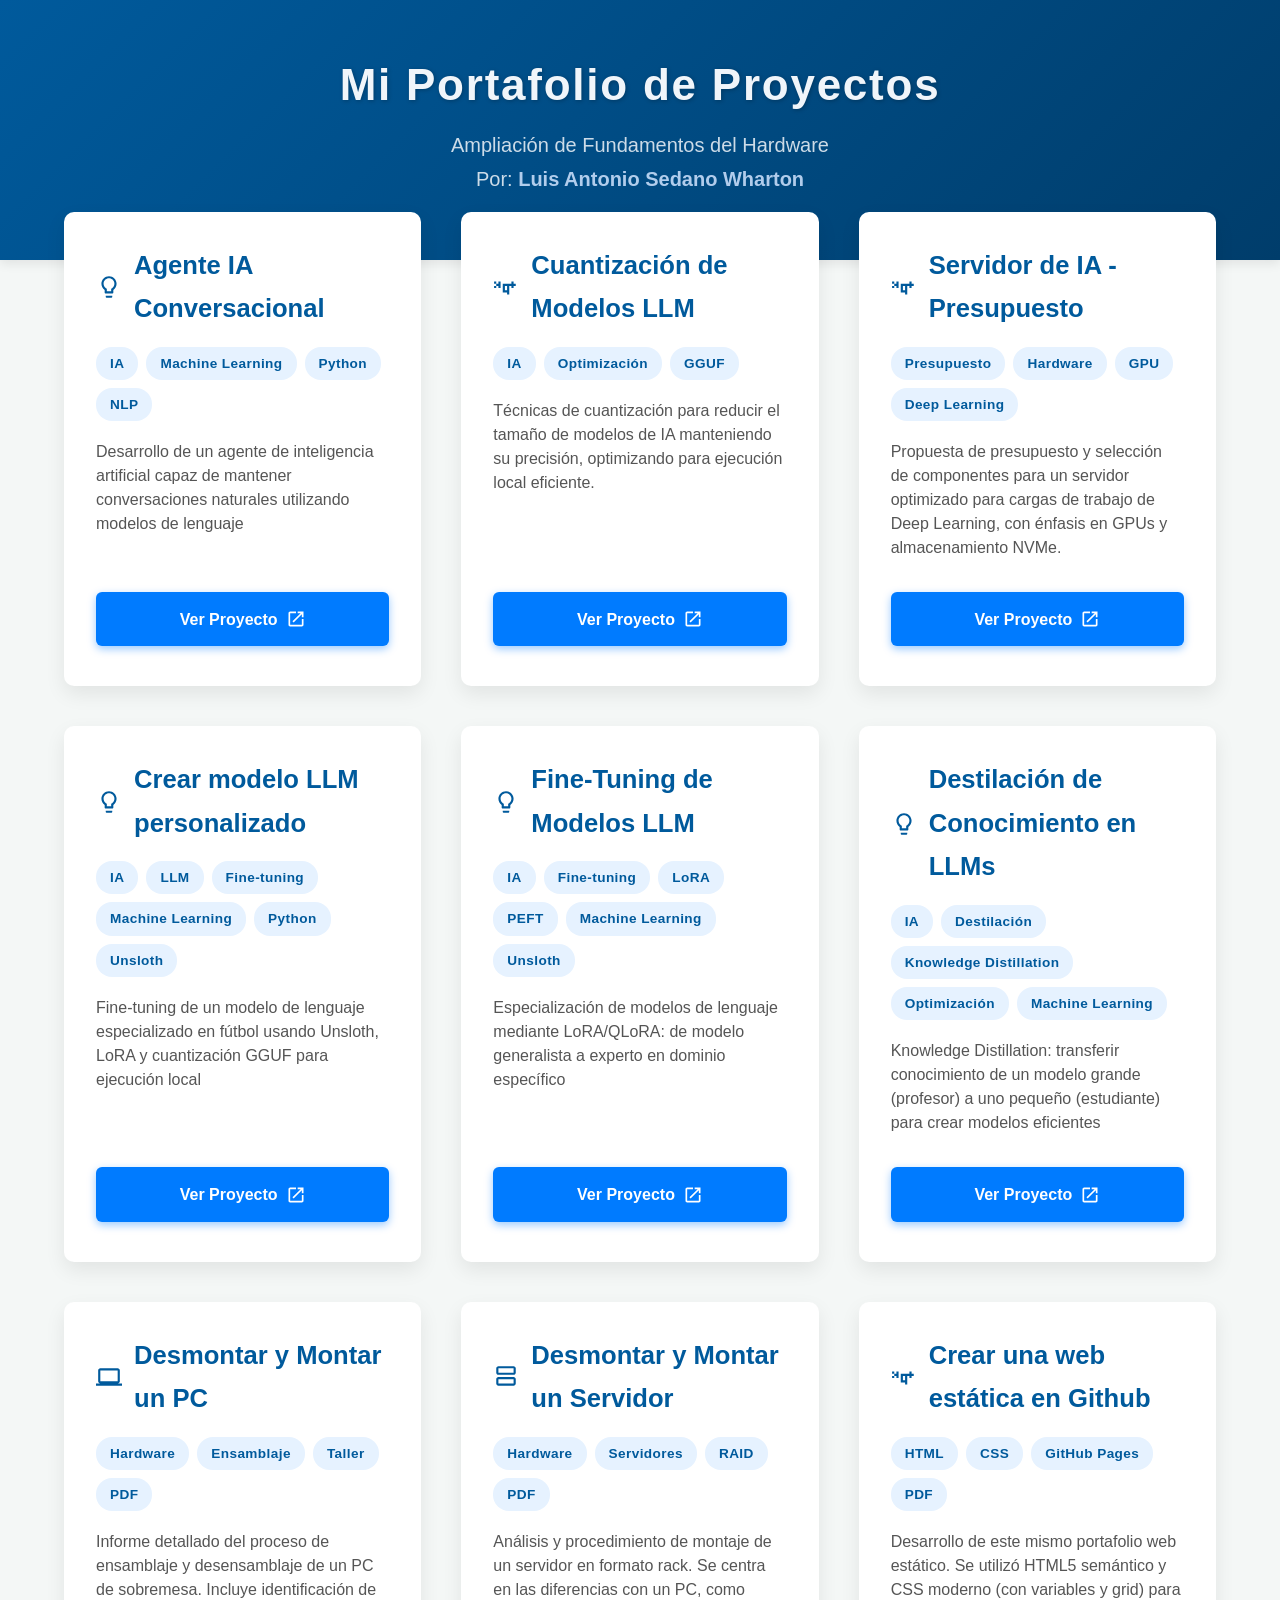
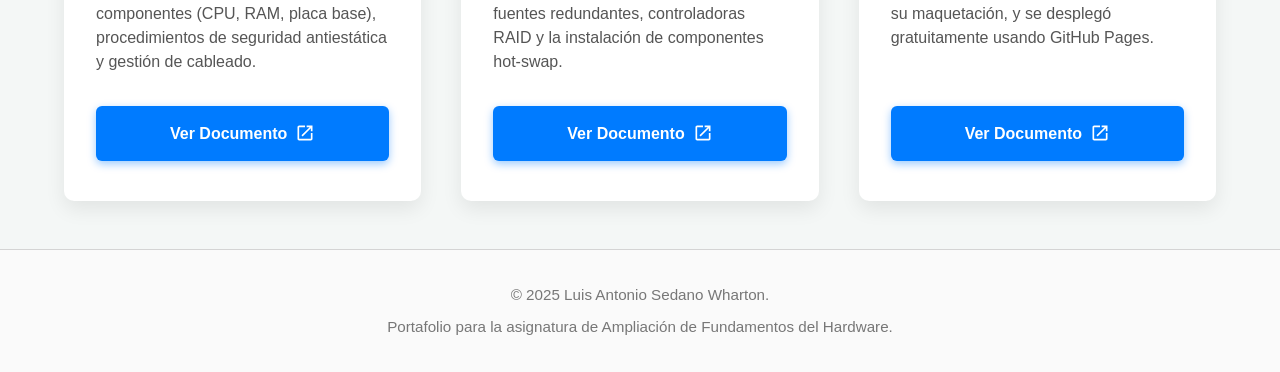
==== commit 2057e5a3: "Fix DOM-based XSS by implementing secure metadata loading - Removed the presumed vulnerable code (wh" ====
--- a/trabajos/index.html
+++ b/trabajos/index.html
@@ -5,7 +5,241 @@
 <meta name="viewport" content="width=device-width, initial-scale=1" />
 <title>Portafolio - Ampliación de Fundamentos del Hardware</title>
 
-<link rel="stylesheet" href="index.css">
+<style>
+  /* Variables de color */
+  :root {
+    --color-primario: #005a9c;
+    --color-secundario: #007bff;
+    --color-fondo: #f4f7f6;
+    --color-tarjeta: #ffffff;
+    --color-texto: #333333;
+    --color-texto-claro: #555555;
+    --sombra: rgba(0, 0, 0, 0.08);
+    --borde-radio: 10px;
+    --trans-duracion: 0.3s;
+    --font-primary: -apple-system, BlinkMacSystemFont, "Segoe UI", Roboto, Helvetica, Arial, sans-serif;
+  }
+
+  /* Reset */
+  *, *::before, *::after {
+    box-sizing: border-box;
+  }
+  body, h1, h2, p, a {
+    margin: 0;
+    padding: 0;
+  }
+
+  html {
+    scroll-behavior: smooth;
+  }
+
+  body {
+    font-family: var(--font-primary);
+    line-height: 1.7;
+    background-color: var(--color-fondo);
+    color: var(--color-texto);
+    min-height: 100vh;
+    display: flex;
+    flex-direction: column;
+  }
+
+  /* Header */
+  .header {
+    background: linear-gradient(135deg, var(--color-primario) 0%, #003d6b 100%);
+    color: #f0f5fa;
+    padding: 3rem 1.5rem 4rem;
+    text-align: center;
+    box-shadow: 0 4px 10px var(--sombra);
+  }
+  .header h1 {
+    font-size: 2.75rem;
+    font-weight: 700;
+    letter-spacing: 0.04em;
+    margin-bottom: 0.3rem;
+    text-shadow: 1px 1px 4px rgba(0,0,0,0.25);
+  }
+  .header p {
+    font-size: 1.25rem;
+    font-weight: 400;
+    opacity: 0.85;
+  }
+  .header p strong {
+    color: #d0e4ff;
+  }
+
+  /* Main Container */
+  .main-container {
+    max-width: 1200px;
+    margin: -3rem auto 3rem;
+    padding: 0 1.5rem;
+    flex-grow: 1;
+  }
+
+  /* Grid portfolio */
+  .portfolio-grid {
+    display: grid;
+    grid-template-columns: repeat(auto-fit, minmax(320px, 1fr));
+    gap: 2.5rem;
+  }
+
+  /* Card */
+  .project-card {
+    background-color: var(--color-tarjeta);
+    border-radius: var(--borde-radio);
+    box-shadow: 0 8px 20px var(--sombra);
+    overflow: hidden;
+    display: flex;
+    flex-direction: column;
+    transition: transform var(--trans-duracion) ease, box-shadow var(--trans-duracion) ease;
+  }
+  .project-card:hover,
+  .project-card:focus-within {
+    transform: translateY(-7px);
+    box-shadow: 0 15px 35px rgba(0,0,0,0.15);
+  }
+
+  /* Card Content */
+  .card-content {
+    padding: 2rem 2rem 2.5rem;
+    display: flex;
+    flex-direction: column;
+    flex-grow: 1;
+  }
+
+  /* Titles with icon */
+  .project-card h2 {
+    font-size: 1.6rem;
+    color: var(--color-primario);
+    margin-bottom: 1rem;
+    display: flex;
+    align-items: center;
+    gap: 12px;
+    font-weight: 700;
+  }
+  .project-card h2 svg {
+    width: 26px;
+    height: 26px;
+    fill: var(--color-primario);
+    flex-shrink: 0;
+  }
+
+  /* Tags */
+  .project-tags {
+    margin-bottom: 1.2rem;
+    display: flex;
+    flex-wrap: wrap;
+    gap: 8px;
+  }
+  .tag {
+    background-color: #e6f2ff;
+    color: var(--color-primario);
+    padding: 5px 14px;
+    border-radius: 16px;
+    font-size: 0.85rem;
+    font-weight: 700;
+    letter-spacing: 0.03em;
+    user-select: none;
+    transition: background-color 0.3s ease;
+  }
+  .tag:hover {
+    background-color: #c4dfff;
+  }
+
+  /* Description */
+  .project-card p {
+    font-size: 1rem;
+    color: var(--color-texto-claro);
+    margin-bottom: 2rem;
+    flex-grow: 1;
+    line-height: 1.5;
+  }
+
+  /* Link Button */
+  .project-link {
+    display: inline-flex;
+    align-items: center;
+    justify-content: center;
+    gap: 8px;
+    background-color: var(--color-secundario);
+    color: #fff;
+    padding: 0.85rem 1.75rem;
+    border-radius: 6px;
+    font-weight: 700;
+    font-size: 1rem;
+    text-decoration: none;
+    user-select: none;
+    transition: background-color var(--trans-duracion) ease, transform 0.15s ease;
+    box-shadow: 0 3px 8px rgba(0, 123, 255, 0.4);
+    position: relative;
+    overflow: hidden;
+  }
+  .project-link svg {
+    width: 20px;
+    height: 20px;
+    fill: #fff;
+    flex-shrink: 0;
+  }
+  .project-link:hover,
+  .project-link:focus {
+    background-color: #004a99;
+    transform: scale(1.05);
+    box-shadow: 0 6px 14px rgba(0, 75, 153, 0.6);
+    outline: none;
+  }
+  .project-link:focus-visible {
+    outline: 3px solid #80bfff;
+    outline-offset: 3px;
+  }
+
+  /* Ripple effect */
+  .project-link::after {
+    content: "";
+    position: absolute;
+    border-radius: 50%;
+    width: 100%;
+    height: 100%;
+    top: 0;
+    left: 0;
+    pointer-events: none;
+    background: rgba(255, 255, 255, 0.3);
+    opacity: 0;
+    transform: scale(0);
+    transition: transform 0.3s ease, opacity 0.5s ease;
+  }
+  .project-link:active::after {
+    opacity: 1;
+    transform: scale(1);
+    transition: 0s;
+  }
+
+  /* Footer */
+  .footer {
+    text-align: center;
+    padding: 2rem 1.5rem;
+    margin-top: auto;
+    border-top: 1px solid #d4d4d4;
+    color: #777;
+    font-size: 0.95rem;
+    background: #fafafa;
+  }
+  .footer p + p {
+    margin-top: 0.4rem;
+  }
+
+  /* Responsive tweaks */
+  @media (max-width: 600px) {
+    .header h1 {
+      font-size: 2rem;
+    }
+    .header p {
+      font-size: 1rem;
+    }
+    .portfolio-grid {
+      grid-template-columns: 1fr;
+      gap: 1.8rem;
+    }
+  }
+</style>
 
 </head>
 <body>
@@ -307,5 +541,73 @@
   <p>Portafolio para la asignatura de Ampliación de Fundamentos del Hardware.</p>
 </footer>
 
+<script>
+  document.addEventListener('DOMContentLoaded', () => {
+    const cards = document.querySelectorAll('.project-card');
+
+    cards.forEach(async (card) => {
+      const link = card.querySelector('.project-link');
+      if (!link) return;
+
+      const href = link.getAttribute('href');
+      if (!href || href.startsWith('http') || href.endsWith('.pdf')) return;
+
+      let url = href;
+      if (!url.endsWith('.html')) url += '.html';
+
+      try {
+        const response = await fetch(url);
+        if (!response.ok) return;
+
+        const html = await response.text();
+        const parser = new DOMParser();
+        const doc = parser.parseFromString(html, 'text/html');
+
+        // Extract metadata securely
+        const metaTitulo = doc.querySelector('meta[name="proyecto-titulo"]');
+        const metaDesc = doc.querySelector('meta[name="proyecto-descripcion"]');
+        const metaTags = doc.querySelector('meta[name="proyecto-tags"]');
+
+        // Update Title (preserve SVG icon)
+        if (metaTitulo && metaTitulo.content) {
+          const h2 = card.querySelector('h2');
+          if (h2) {
+            const svg = h2.querySelector('svg');
+            h2.textContent = ''; // Clear content
+            if (svg) h2.appendChild(svg); // Restore icon
+            h2.appendChild(document.createTextNode(' ' + metaTitulo.content)); // Add secure text
+          }
+        }
+
+        // Update Description
+        if (metaDesc && metaDesc.content) {
+          const p = card.querySelector('p');
+          if (p) p.textContent = metaDesc.content; // Secure text update
+        }
+
+        // Update Tags
+        if (metaTags && metaTags.content) {
+          const tagsContainer = card.querySelector('.project-tags');
+          if (tagsContainer) {
+            tagsContainer.innerHTML = ''; // Clear existing tags
+            const tags = metaTags.content.split(',').map(t => t.trim());
+            tags.forEach(tag => {
+              if (tag) {
+                const span = document.createElement('span');
+                span.className = 'tag';
+                span.textContent = tag; // Secure text content
+                tagsContainer.appendChild(span);
+              }
+            });
+          }
+        }
+
+      } catch (error) {
+        console.warn('Error loading metadata for project:', href, error);
+      }
+    });
+  });
+</script>
+
 </body>
 </html>
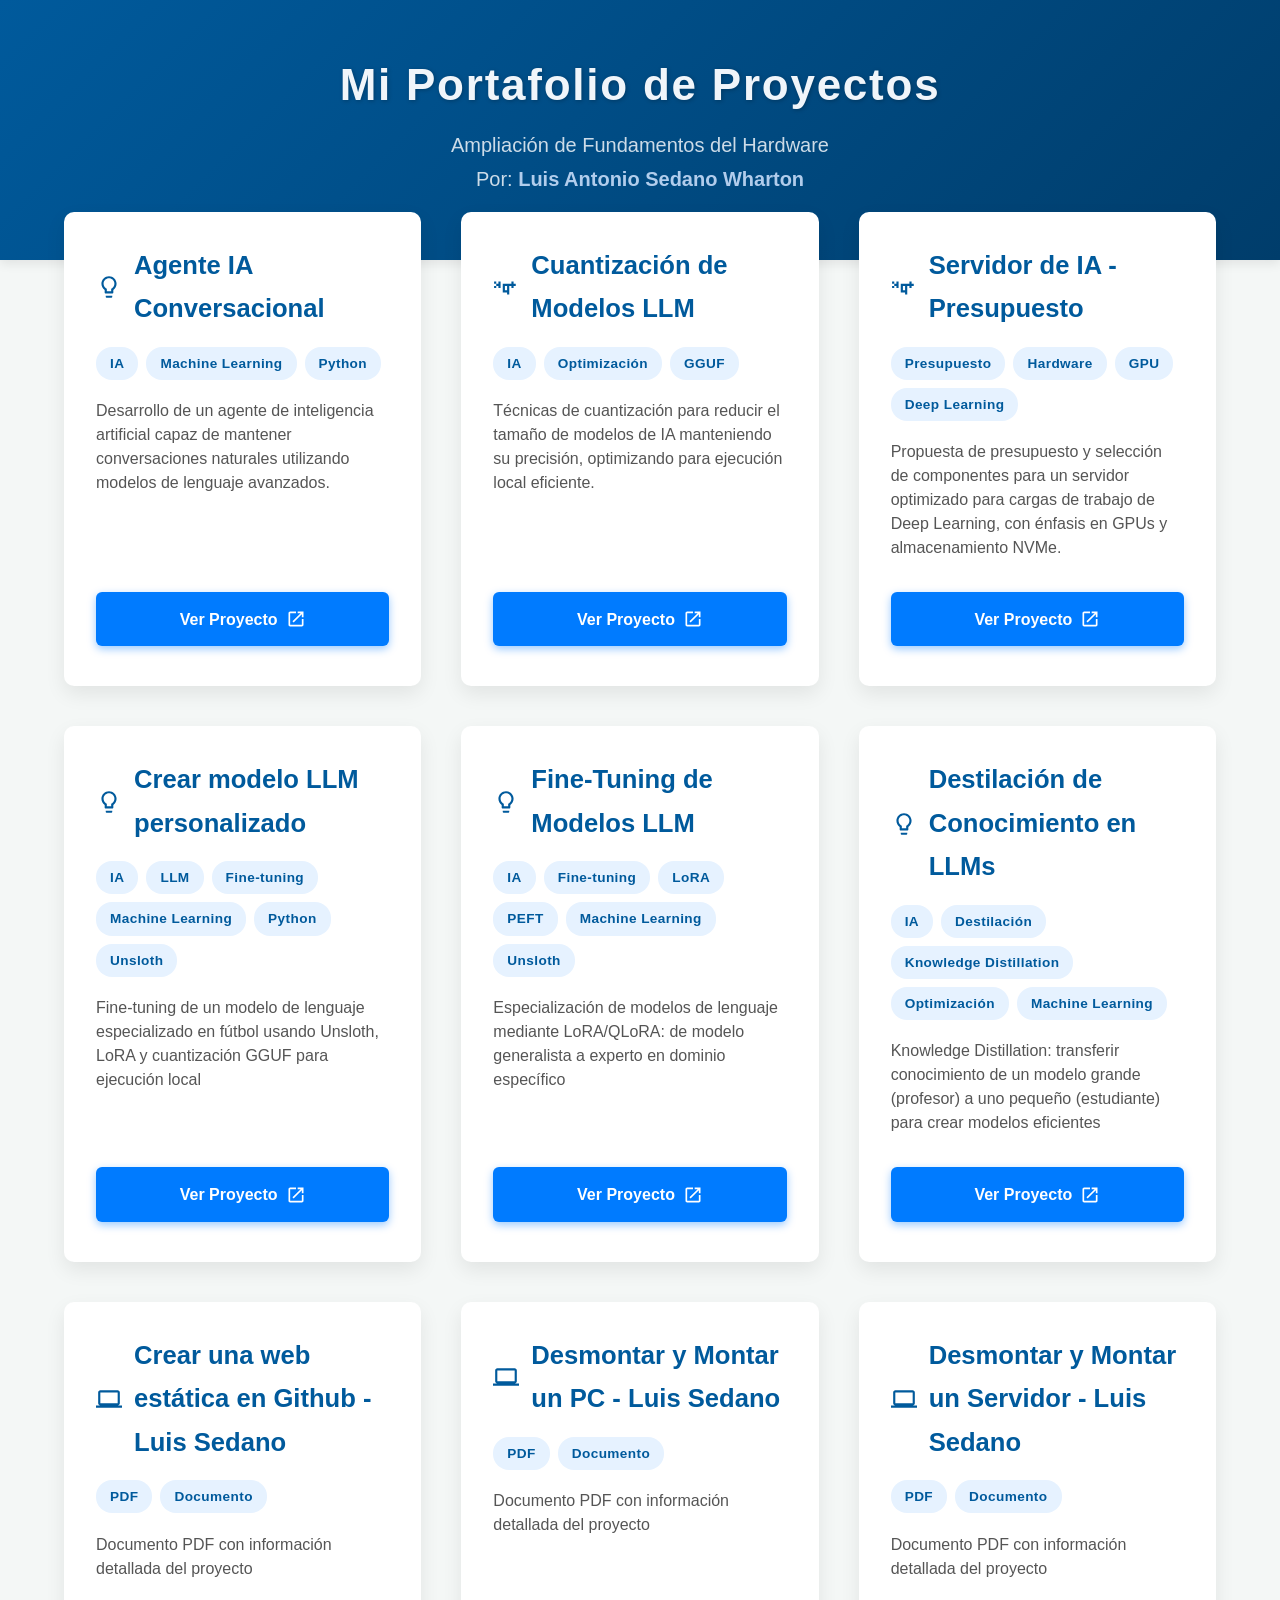
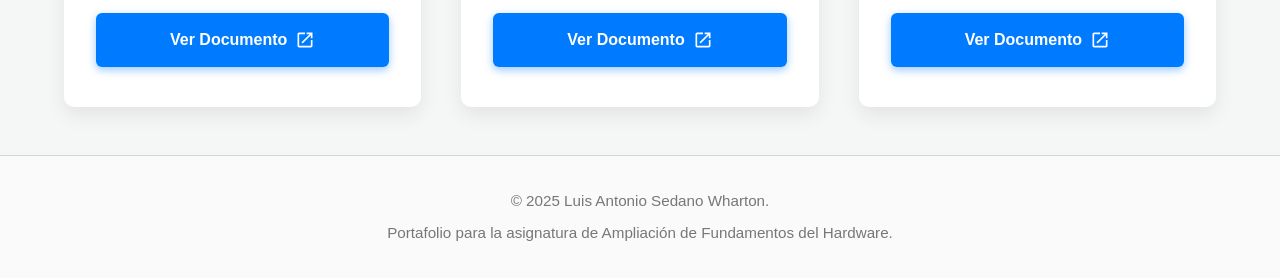
==== commit 06ed5f4b: "Fix DOM-based XSS in portfolio loader and restore project files Co-authored-by: SedanoDev <18180136+" ====
--- a/trabajos/index.html
+++ b/trabajos/index.html
@@ -212,6 +212,14 @@
     transition: 0s;
   }
 
+  /* Loading */
+  .loading {
+    text-align: center;
+    padding: 3rem;
+    color: var(--color-texto-claro);
+    font-size: 1.1rem;
+  }
+
   /* Footer */
   .footer {
     text-align: center;
@@ -251,362 +259,153 @@
 </header>
 
 <main class="main-container" role="main">
-  <div class="portfolio-grid" aria-label="Lista de proyectos">
-
-    <!-- PROYECTO 1: Agente IA -->
+  <div id="portfolio-grid" class="portfolio-grid" aria-label="Lista de proyectos">
+    <div class="loading">⏳ Cargando proyectos...</div>
+  </div>
+</main>
+
+<footer class="footer" role="contentinfo">
+  <p>&copy; 2025 Luis Antonio Sedano Wharton.</p>
+  <p>Portafolio para la asignatura de Ampliación de Fundamentos del Hardware.</p>
+</footer>
+
+<script>
+// ============================================
+// CONFIGURACIÓN: Lista de archivos a indexar
+// ============================================
+const PROYECTOS_FILES = [
+  'AgenteIA.html',
+  'cuantizacion.html',
+  'modelos.html',
+  'CrearLLM.html',
+  'FineTuning.html',
+  'Destilacion.html',
+  'Crear una web estática en Github - Luis Sedano.pdf',
+  'Desmontar y Montar un PC - Luis Sedano.pdf',
+  'Desmontar y Montar un Servidor - Luis Sedano.pdf'
+];
+
+// Mapeo de iconos SVG
+const iconos = {
+  computer: '<path d="M20 18c1.1 0 2-.9 2-2V6c0-1.1-.9-2-2-2H4c-1.1 0-2 .9-2 2v10c0 1.1.9 2 2 2H0v2h24v-2h-4zM4 6h16v10H4V6z"></path>',
+  server: '<path d="M3 4c0-1.1.9-2 2-2h14c1.1 0 2 .9 2 2v4c0 1.1-.9 2-2 2H5c-1.1 0-2-.9-2-2V4zm2 4h14V4H5v4zM3 14c0-1.1.9-2 2-2h14c1.1 0 2 .9 2 2v4c0 1.1-.9 2-2 2H5c-1.1 0-2-.9-2-2v-4zm2 4h14v-4H5v4z"></path>',
+  cpu: '<path d="M15 9H9v6h6V9zm-2 4h-2v-2h2v2zm8-2V9h-2V7h-2v2h-2v2h2v2h2v-2h2zm-4 6h-2v2h-2v-2H9v-2h2v-2h2v2h2v2zM7 7H5v2H3V7H1v2h2v2H1v2h2v-2h2v2h2V9H7V7z"></path>',
+  ai: '<path d="M9 21c0 .55.45 1 1 1h4c.55 0 1-.45 1-1v-1H9v1zm3-19C8.14 2 5 5.14 5 9c0 2.38 1.19 4.47 3 5.74V17c0 .55.45 1 1 1h6c.55 0 1-.45 1-1v-2.26c1.81-1.27 3-3.36 3-5.74 0-3.86-3.14-7-7-7zm2.85 11.1l-.85.6V16h-4v-2.3l-.85-.6C7.8 12.16 7 10.63 7 9c0-2.76 2.24-5 5-5s5 2.24 5 5c0 1.63-.8 3.16-2.15 4.1z"></path>'
+};
+
+// Función para escapar caracteres HTML peligrosos
+function escapeHTML(str) {
+  if (!str) return '';
+  return str.replace(/[&<>'"]/g,
+    tag => ({
+        '&': '&amp;',
+        '<': '&lt;',
+        '>': '&gt;',
+        "'": '&#39;',
+        '"': '&quot;'
+      }[tag]));
+}
+
+// Función para extraer metadata de archivos HTML
+async function extraerMetadata(url) {
+  try {
+    const response = await fetch(url);
+    const html = await response.text();
+    const parser = new DOMParser();
+    const doc = parser.parseFromString(html, 'text/html');
+
+    // Buscar meta tags personalizadas
+    const metaTitulo = doc.querySelector('meta[name="proyecto-titulo"]');
+    const metaDesc = doc.querySelector('meta[name="proyecto-descripcion"]');
+    const metaTags = doc.querySelector('meta[name="proyecto-tags"]');
+    const metaIcono = doc.querySelector('meta[name="proyecto-icono"]');
+
+    // Extraer valores o usar fallback
+    const titulo = metaTitulo?.content || doc.querySelector('title')?.textContent || 'Sin título';
+    const descripcion = metaDesc?.content || 'Proyecto web interactivo';
+    const tags = metaTags?.content.split(',').map(t => t.trim()) || ['HTML', 'Web'];
+    const icono = metaIcono?.content || 'computer';
+
+    return {
+      titulo: titulo,
+      descripcion: descripcion,
+      tags: tags,
+      url: url,
+      tipo: 'web',
+      icono: icono
+    };
+  } catch (error) {
+    console.error(`Error cargando ${url}:`, error);
+    return null;
+  }
+}
+
+// Función para generar HTML de una tarjeta
+function generarTarjeta(proyecto) {
+  const icono = iconos[proyecto.icono] || iconos.cpu;
+  const tags = proyecto.tags.map(tag => `<span class="tag">${escapeHTML(tag)}</span>`).join('');
+  const textoBtn = proyecto.tipo === 'pdf' ? 'Ver Documento' :
+                   proyecto.tipo === 'repo' ? 'Ver Repositorio' : 'Ver Proyecto';
+
+  return `
     <article class="project-card" tabindex="0">
       <div class="card-content">
         <h2>
           <svg xmlns="http://www.w3.org/2000/svg" viewBox="0 0 24 24" aria-hidden="true" focusable="false">
-            <path d="M9 21c0 .55.45 1 1 1h4c.55 0 1-.45 1-1v-1H9v1zm3-19C8.14 2 5 5.14 5 9c0 2.38 1.19 4.47 3 5.74V17c0 .55.45 1 1 1h6c.55 0 1-.45 1-1v-2.26c1.81-1.27 3-3.36 3-5.74 0-3.86-3.14-7-7-7zm2.85 11.1l-.85.6V16h-4v-2.3l-.85-.6C7.8 12.16 7 10.63 7 9c0-2.76 2.24-5 5-5s5 2.24 5 5c0 1.63-.8 3.16-2.15 4.1z"></path>
+            ${icono}
           </svg>
-          Agente IA Conversacional
+          ${escapeHTML(proyecto.titulo)}
         </h2>
-
-        <div class="project-tags">
-          <span class="tag">IA</span>
-          <span class="tag">Machine Learning</span>
-          <span class="tag">Python</span>
-        </div>
-
-        <p>
-          Desarrollo de un agente de inteligencia artificial capaz de mantener conversaciones naturales 
-          utilizando modelos de lenguaje avanzados.
-        </p>
-
-        <a href="AgenteIA" class="project-link" target="_blank" rel="noopener noreferrer" aria-label="Ver Proyecto Agente IA">
-          Ver Proyecto
+        <div class="project-tags">${tags}</div>
+        <p>${escapeHTML(proyecto.descripcion)}</p>
+        <a href="${proyecto.url}" class="project-link" target="_blank" rel="noopener noreferrer" aria-label="Ver ${escapeHTML(proyecto.titulo)}">
+          ${textoBtn}
           <svg xmlns="http://www.w3.org/2000/svg" viewBox="0 0 24 24" aria-hidden="true" focusable="false">
             <path d="M19 19H5V5h7V3H5c-1.1 0-2 .9-2 2v14c0 1.1.9 2 2 2h14c1.1 0 2-.9 2-2v-7h-2v7zM14 3v2h3.59l-9.83 9.83 1.41 1.41L19 6.41V10h2V3h-7z"></path>
           </svg>
         </a>
       </div>
     </article>
-
-    <!-- PROYECTO 2: Cuantización -->
-    <article class="project-card" tabindex="0">
-      <div class="card-content">
-        <h2>
-          <svg xmlns="http://www.w3.org/2000/svg" viewBox="0 0 24 24" aria-hidden="true" focusable="false">
-            <path d="M15 9H9v6h6V9zm-2 4h-2v-2h2v2zm8-2V9h-2V7h-2v2h-2v2h2v2h2v-2h2zm-4 6h-2v2h-2v-2H9v-2h2v-2h2v2h2v2zM7 7H5v2H3V7H1v2h2v2H1v2h2v-2h2v2h2V9H7V7z"></path>
-          </svg>
-          Cuantización de Modelos LLM
-        </h2>
-
-        <div class="project-tags">
-          <span class="tag">IA</span>
-          <span class="tag">Optimización</span>
-          <span class="tag">GGUF</span>
-        </div>
-
-        <p>
-          Técnicas de cuantización para reducir el tamaño de modelos de IA manteniendo su precisión, 
-          optimizando para ejecución local eficiente.
-        </p>
-
-        <a href="cuantizacion" class="project-link" target="_blank" rel="noopener noreferrer" aria-label="Ver Proyecto Cuantización">
-          Ver Proyecto
-          <svg xmlns="http://www.w3.org/2000/svg" viewBox="0 0 24 24" aria-hidden="true" focusable="false">
-            <path d="M19 19H5V5h7V3H5c-1.1 0-2 .9-2 2v14c0 1.1.9 2 2 2h14c1.1 0 2-.9 2-2v-7h-2v7zM14 3v2h3.59l-9.83 9.83 1.41 1.41L19 6.41V10h2V3h-7z"></path>
-          </svg>
-        </a>
-      </div>
-    </article>
-
-    <!-- PROYECTO 3: Modelos de IA -->
-    <article class="project-card" tabindex="0">
-      <div class="card-content">
-        <h2>
-          <svg xmlns="http://www.w3.org/2000/svg" viewBox="0 0 24 24" aria-hidden="true" focusable="false">
-            <path d="M15 9H9v6h6V9zm-2 4h-2v-2h2v2zm8-2V9h-2V7h-2v2h-2v2h2v2h2v-2h2zm-4 6h-2v2h-2v-2H9v-2h2v-2h2v2h2v2zM7 7H5v2H3V7H1v2h2v2H1v2h2v-2h2v2h2V9H7V7z"></path>
-          </svg>
-          Servidor de IA - Presupuesto
-        </h2>
-
-        <div class="project-tags">
-          <span class="tag">Presupuesto</span>
-          <span class="tag">Hardware</span>
-          <span class="tag">GPU</span>
-          <span class="tag">Deep Learning</span>
-        </div>
-
-        <p>
-          Propuesta de presupuesto y selección de componentes para un servidor optimizado 
-          para cargas de trabajo de Deep Learning, con énfasis en GPUs y almacenamiento NVMe.
-        </p>
-
-        <a href="modelos" class="project-link" target="_blank" rel="noopener noreferrer" aria-label="Ver Proyecto Modelos">
-          Ver Proyecto
-          <svg xmlns="http://www.w3.org/2000/svg" viewBox="0 0 24 24" aria-hidden="true" focusable="false">
-            <path d="M19 19H5V5h7V3H5c-1.1 0-2 .9-2 2v14c0 1.1.9 2 2 2h14c1.1 0 2-.9 2-2v-7h-2v7zM14 3v2h3.59l-9.83 9.83 1.41 1.41L19 6.41V10h2V3h-7z"></path>
-          </svg>
-        </a>
-      </div>
-    </article>
-
-    <!-- PROYECTO 4: Crear LLM -->
-    <article class="project-card" tabindex="0">
-      <div class="card-content">
-        <h2>
-          <svg xmlns="http://www.w3.org/2000/svg" viewBox="0 0 24 24" aria-hidden="true" focusable="false">
-            <path d="M9 21c0 .55.45 1 1 1h4c.55 0 1-.45 1-1v-1H9v1zm3-19C8.14 2 5 5.14 5 9c0 2.38 1.19 4.47 3 5.74V17c0 .55.45 1 1 1h6c.55 0 1-.45 1-1v-2.26c1.81-1.27 3-3.36 3-5.74 0-3.86-3.14-7-7-7zm2.85 11.1l-.85.6V16h-4v-2.3l-.85-.6C7.8 12.16 7 10.63 7 9c0-2.76 2.24-5 5-5s5 2.24 5 5c0 1.63-.8 3.16-2.15 4.1z"></path>
-          </svg>
-          Crear modelo LLM personalizado
-        </h2>
-
-        <div class="project-tags">
-          <span class="tag">IA</span>
-          <span class="tag">LLM</span>
-          <span class="tag">Fine-tuning</span>
-          <span class="tag">Unsloth</span>
-        </div>
-
-        <p>
-          Fine-tuning de un modelo de lenguaje especializado en fútbol usando Unsloth, 
-          LoRA y cuantización GGUF para ejecución local eficiente.
-        </p>
-
-        <a href="CrearLLM" class="project-link" target="_blank" rel="noopener noreferrer" aria-label="Ver Proyecto Crear LLM">
-          Ver Proyecto
-          <svg xmlns="http://www.w3.org/2000/svg" viewBox="0 0 24 24" aria-hidden="true" focusable="false">
-            <path d="M19 19H5V5h7V3H5c-1.1 0-2 .9-2 2v14c0 1.1.9 2 2 2h14c1.1 0 2-.9 2-2v-7h-2v7zM14 3v2h3.59l-9.83 9.83 1.41 1.41L19 6.41V10h2V3h-7z"></path>
-          </svg>
-        </a>
-      </div>
-    </article>
-
-    <!-- PROYECTO 5: Fine-Tuning -->
-    <article class="project-card" tabindex="0">
-      <div class="card-content">
-        <h2>
-          <svg xmlns="http://www.w3.org/2000/svg" viewBox="0 0 24 24" aria-hidden="true" focusable="false">
-            <path d="M9 21c0 .55.45 1 1 1h4c.55 0 1-.45 1-1v-1H9v1zm3-19C8.14 2 5 5.14 5 9c0 2.38 1.19 4.47 3 5.74V17c0 .55.45 1 1 1h6c.55 0 1-.45 1-1v-2.26c1.81-1.27 3-3.36 3-5.74 0-3.86-3.14-7-7-7zm2.85 11.1l-.85.6V16h-4v-2.3l-.85-.6C7.8 12.16 7 10.63 7 9c0-2.76 2.24-5 5-5s5 2.24 5 5c0 1.63-.8 3.16-2.15 4.1z"></path>
-          </svg>
-          Fine-Tuning de Modelos LLM
-        </h2>
-
-        <div class="project-tags">
-          <span class="tag">IA</span>
-          <span class="tag">Fine-tuning</span>
-          <span class="tag">LoRA</span>
-          <span class="tag">PEFT</span>
-        </div>
-
-        <p>
-          Especialización de modelos de lenguaje mediante LoRA/QLoRA: transformar un modelo 
-          generalista en un experto de dominio específico con hardware de consumo.
-        </p>
-
-        <a href="FineTuning" class="project-link" target="_blank" rel="noopener noreferrer" aria-label="Ver Proyecto Fine-Tuning">
-          Ver Proyecto
-          <svg xmlns="http://www.w3.org/2000/svg" viewBox="0 0 24 24" aria-hidden="true" focusable="false">
-            <path d="M19 19H5V5h7V3H5c-1.1 0-2 .9-2 2v14c0 1.1.9 2 2 2h14c1.1 0 2-.9 2-2v-7h-2v7zM14 3v2h3.59l-9.83 9.83 1.41 1.41L19 6.41V10h2V3h-7z"></path>
-          </svg>
-        </a>
-      </div>
-    </article>
-
-    <!-- PROYECTO 6: Destilación -->
-    <article class="project-card" tabindex="0">
-      <div class="card-content">
-        <h2>
-          <svg xmlns="http://www.w3.org/2000/svg" viewBox="0 0 24 24" aria-hidden="true" focusable="false">
-            <path d="M9 21c0 .55.45 1 1 1h4c.55 0 1-.45 1-1v-1H9v1zm3-19C8.14 2 5 5.14 5 9c0 2.38 1.19 4.47 3 5.74V17c0 .55.45 1 1 1h6c.55 0 1-.45 1-1v-2.26c1.81-1.27 3-3.36 3-5.74 0-3.86-3.14-7-7-7zm2.85 11.1l-.85.6V16h-4v-2.3l-.85-.6C7.8 12.16 7 10.63 7 9c0-2.76 2.24-5 5-5s5 2.24 5 5c0 1.63-.8 3.16-2.15 4.1z"></path>
-          </svg>
-          Destilación de Conocimiento
-        </h2>
-
-        <div class="project-tags">
-          <span class="tag">IA</span>
-          <span class="tag">Destilación</span>
-          <span class="tag">Optimización</span>
-          <span class="tag">ML</span>
-        </div>
-
-        <p>
-          Knowledge Distillation: transferir conocimiento de un modelo grande (profesor) 
-          a uno pequeño (estudiante) para crear modelos eficientes y desplegables.
-        </p>
-
-        <a href="Destilacion" class="project-link" target="_blank" rel="noopener noreferrer" aria-label="Ver Proyecto Destilación">
-          Ver Proyecto
-          <svg xmlns="http://www.w3.org/2000/svg" viewBox="0 0 24 24" aria-hidden="true" focusable="false">
-            <path d="M19 19H5V5h7V3H5c-1.1 0-2 .9-2 2v14c0 1.1.9 2 2 2h14c1.1 0 2-.9 2-2v-7h-2v7zM14 3v2h3.59l-9.83 9.83 1.41 1.41L19 6.41V10h2V3h-7z"></path>
-          </svg>
-        </a>
-      </div>
-    </article>
-
-    <!-- PDF 1: Desmontar y Montar un PC -->
-    <article class="project-card" tabindex="0">
-      <div class="card-content">
-        <h2>
-          <svg xmlns="http://www.w3.org/2000/svg" viewBox="0 0 24 24" aria-hidden="true" focusable="false">
-            <path d="M20 18c1.1 0 2-.9 2-2V6c0-1.1-.9-2-2-2H4c-1.1 0-2 .9-2 2v10c0 1.1.9 2 2 2H0v2h24v-2h-4zM4 6h16v10H4V6z"></path>
-          </svg>
-          Desmontar y Montar un PC
-        </h2>
-
-        <div class="project-tags">
-          <span class="tag">Hardware</span>
-          <span class="tag">Ensamblaje</span>
-          <span class="tag">Taller</span>
-          <span class="tag">PDF</span>
-        </div>
-
-        <p>
-          Informe detallado del proceso de ensamblaje y desensamblaje de un PC de sobremesa. 
-          Incluye identificación de componentes (CPU, RAM, placa base), procedimientos de seguridad 
-          antiestática y gestión de cableado.
-        </p>
-
-        <a href="https://sedanodev.github.io/2asirAFH2526/Desmontar%20y%20Montar%20un%20PC%20-%20Luis%20Sedano.pdf" class="project-link" target="_blank" rel="noopener noreferrer" aria-label="Ver PDF Desmontar y Montar un PC">
-          Ver Documento
-          <svg xmlns="http://www.w3.org/2000/svg" viewBox="0 0 24 24" aria-hidden="true" focusable="false">
-            <path d="M19 19H5V5h7V3H5c-1.1 0-2 .9-2 2v14c0 1.1.9 2 2 2h14c1.1 0 2-.9 2-2v-7h-2v7zM14 3v2h3.59l-9.83 9.83 1.41 1.41L19 6.41V10h2V3h-7z"></path>
-          </svg>
-        </a>
-      </div>
-    </article>
-
-    <!-- PDF 2: Desmontar y Montar un Servidor -->
-    <article class="project-card" tabindex="0">
-      <div class="card-content">
-        <h2>
-          <svg xmlns="http://www.w3.org/2000/svg" viewBox="0 0 24 24" aria-hidden="true" focusable="false">
-            <path d="M3 4c0-1.1.9-2 2-2h14c1.1 0 2 .9 2 2v4c0 1.1-.9 2-2 2H5c-1.1 0-2-.9-2-2V4zm2 4h14V4H5v4zM3 14c0-1.1.9-2 2-2h14c1.1 0 2 .9 2 2v4c0 1.1-.9 2-2 2H5c-1.1 0-2-.9-2-2v-4zm2 4h14v-4H5v4z"></path>
-          </svg>
-          Desmontar y Montar un Servidor
-        </h2>
-
-        <div class="project-tags">
-          <span class="tag">Hardware</span>
-          <span class="tag">Servidores</span>
-          <span class="tag">RAID</span>
-          <span class="tag">PDF</span>
-        </div>
-
-        <p>
-          Análisis y procedimiento de montaje de un servidor en formato rack. Se centra en 
-          las diferencias con un PC, como fuentes redundantes, controladoras RAID 
-          y la instalación de componentes hot-swap.
-        </p>
-
-        <a href="https://sedanodev.github.io/2asirAFH2526/Desmontar%20y%20Montar%20un%20Servidor%20-%20Luis%20Sedano.pdf" class="project-link" target="_blank" rel="noopener noreferrer" aria-label="Ver PDF Desmontar y Montar un Servidor">
-          Ver Documento
-          <svg xmlns="http://www.w3.org/2000/svg" viewBox="0 0 24 24" aria-hidden="true" focusable="false">
-            <path d="M19 19H5V5h7V3H5c-1.1 0-2 .9-2 2v14c0 1.1.9 2 2 2h14c1.1 0 2-.9 2-2v-7h-2v7zM14 3v2h3.59l-9.83 9.83 1.41 1.41L19 6.41V10h2V3h-7z"></path>
-          </svg>
-        </a>
-      </div>
-    </article>
-
-    <!-- PDF 3: Crear una web estática en Github -->
-    <article class="project-card" tabindex="0">
-      <div class="card-content">
-        <h2>
-          <svg xmlns="http://www.w3.org/2000/svg" viewBox="0 0 24 24" aria-hidden="true" focusable="false">
-            <path d="M15 9H9v6h6V9zm-2 4h-2v-2h2v2zm8-2V9h-2V7h-2v2h-2v2h2v2h2v-2h2zm-4 6h-2v2h-2v-2H9v-2h2v-2h2v2h2v2zM7 7H5v2H3V7H1v2h2v2H1v2h2v-2h2v2h2V9H7V7z"></path>
-          </svg>
-          Crear una web estática en Github
-        </h2>
-
-        <div class="project-tags">
-          <span class="tag">HTML</span>
-          <span class="tag">CSS</span>
-          <span class="tag">GitHub Pages</span>
-          <span class="tag">PDF</span>
-        </div>
-
-        <p>
-          Desarrollo de este mismo portafolio web estático. Se utilizó HTML5 semántico 
-          y CSS moderno (con variables y grid) para su maquetación, y se desplegó 
-          gratuitamente usando GitHub Pages.
-        </p>
-
-        <a href="https://sedanodev.github.io/2asirAFH2526/Crear%20una%20web%20estática%20en%20Github%20-%20Luis%20Sedano.pdf" class="project-link" target="_blank" rel="noopener noreferrer" aria-label="Ver PDF Crear web en Github">
-          Ver Documento
-          <svg xmlns="http://www.w3.org/2000/svg" viewBox="0 0 24 24" aria-hidden="true" focusable="false">
-            <path d="M19 19H5V5h7V3H5c-1.1 0-2 .9-2 2v14c0 1.1.9 2 2 2h14c1.1 0 2-.9 2-2v-7h-2v7zM14 3v2h3.59l-9.83 9.83 1.41 1.41L19 6.41V10h2V3h-7z"></path>
-          </svg>
-        </a>
-      </div>
-    </article>
-
-  </div>
-</main>
-
-<footer class="footer" role="contentinfo">
-  <p>&copy; 2025 Luis Antonio Sedano Wharton.</p>
-  <p>Portafolio para la asignatura de Ampliación de Fundamentos del Hardware.</p>
-</footer>
-
-<script>
-  document.addEventListener('DOMContentLoaded', () => {
-    const cards = document.querySelectorAll('.project-card');
-
-    cards.forEach(async (card) => {
-      const link = card.querySelector('.project-link');
-      if (!link) return;
-
-      const href = link.getAttribute('href');
-      if (!href || href.startsWith('http') || href.endsWith('.pdf')) return;
-
-      let url = href;
-      if (!url.endsWith('.html')) url += '.html';
-
-      try {
-        const response = await fetch(url);
-        if (!response.ok) return;
-
-        const html = await response.text();
-        const parser = new DOMParser();
-        const doc = parser.parseFromString(html, 'text/html');
-
-        // Extract metadata securely
-        const metaTitulo = doc.querySelector('meta[name="proyecto-titulo"]');
-        const metaDesc = doc.querySelector('meta[name="proyecto-descripcion"]');
-        const metaTags = doc.querySelector('meta[name="proyecto-tags"]');
-
-        // Update Title (preserve SVG icon)
-        if (metaTitulo && metaTitulo.content) {
-          const h2 = card.querySelector('h2');
-          if (h2) {
-            const svg = h2.querySelector('svg');
-            h2.textContent = ''; // Clear content
-            if (svg) h2.appendChild(svg); // Restore icon
-            h2.appendChild(document.createTextNode(' ' + metaTitulo.content)); // Add secure text
-          }
-        }
-
-        // Update Description
-        if (metaDesc && metaDesc.content) {
-          const p = card.querySelector('p');
-          if (p) p.textContent = metaDesc.content; // Secure text update
-        }
-
-        // Update Tags
-        if (metaTags && metaTags.content) {
-          const tagsContainer = card.querySelector('.project-tags');
-          if (tagsContainer) {
-            tagsContainer.innerHTML = ''; // Clear existing tags
-            const tags = metaTags.content.split(',').map(t => t.trim());
-            tags.forEach(tag => {
-              if (tag) {
-                const span = document.createElement('span');
-                span.className = 'tag';
-                span.textContent = tag; // Secure text content
-                tagsContainer.appendChild(span);
-              }
-            });
-          }
-        }
-
-      } catch (error) {
-        console.warn('Error loading metadata for project:', href, error);
-      }
-    });
+  `;
+}
+
+// Cargar y renderizar todos los proyectos
+async function cargarProyectos() {
+  const grid = document.getElementById('portfolio-grid');
+
+  // Procesar cada archivo en paralelo
+  const promises = PROYECTOS_FILES.map(async (archivo) => {
+    if (archivo.endsWith('.html')) {
+      // Para archivos HTML, extraer metadata
+      return await extraerMetadata(archivo);
+    } else if (archivo.endsWith('.pdf')) {
+      // Para PDFs, crear metadata básica desde el nombre
+      const nombre = archivo.split('/').pop().replace(/%20/g, ' ').replace('.pdf', '');
+      return {
+        titulo: nombre,
+        descripcion: 'Documento PDF con información detallada del proyecto',
+        tags: ['PDF', 'Documento'],
+        url: archivo,
+        tipo: 'pdf',
+        icono: 'computer'
+      };
+    }
+    return null;
   });
+
+  const results = await Promise.all(promises);
+  const proyectos = results.filter(p => p !== null);
+
+  // Renderizar todas las tarjetas
+  if (proyectos.length > 0) {
+    grid.innerHTML = proyectos.map(p => generarTarjeta(p)).join('');
+  } else {
+    grid.innerHTML = '<div class="loading">⚠️ No se encontraron proyectos</div>';
+  }
+}
+
+// Ejecutar al cargar la página
+document.addEventListener('DOMContentLoaded', cargarProyectos);
 </script>
 
 </body>
